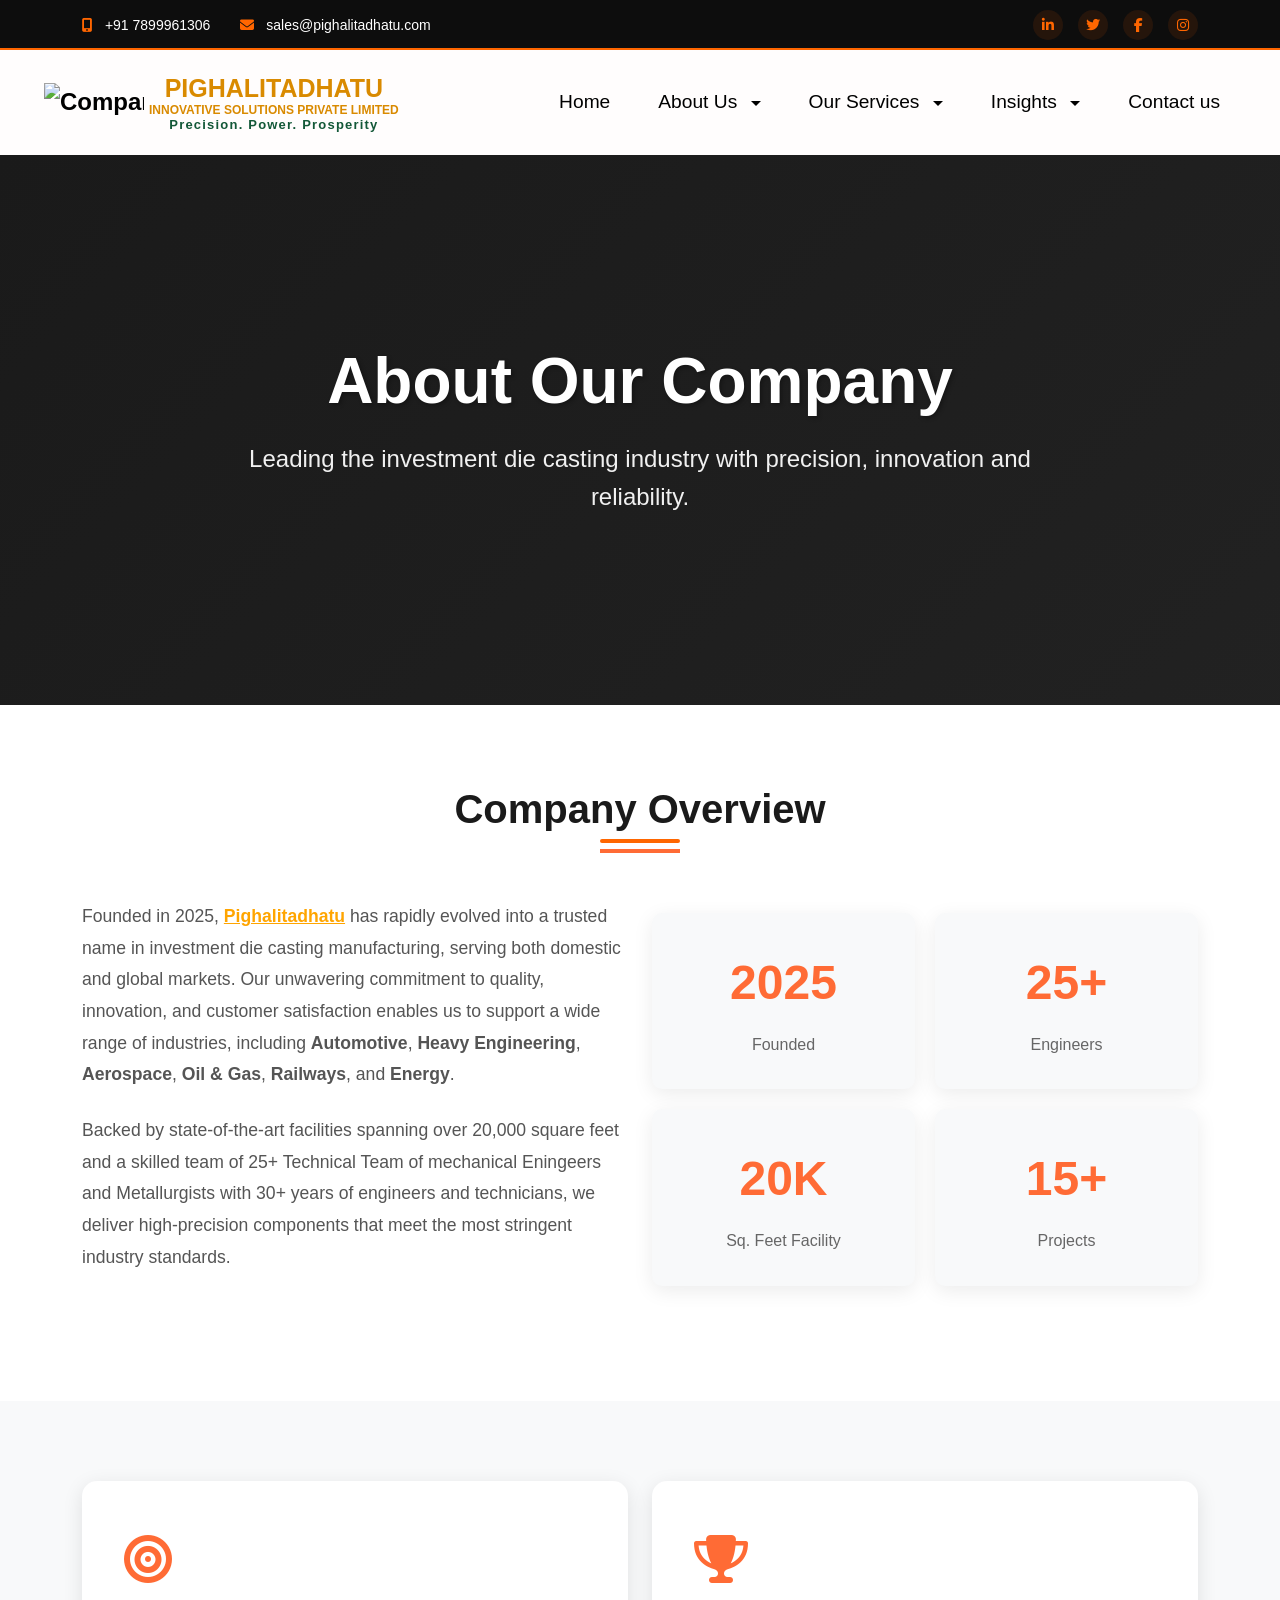
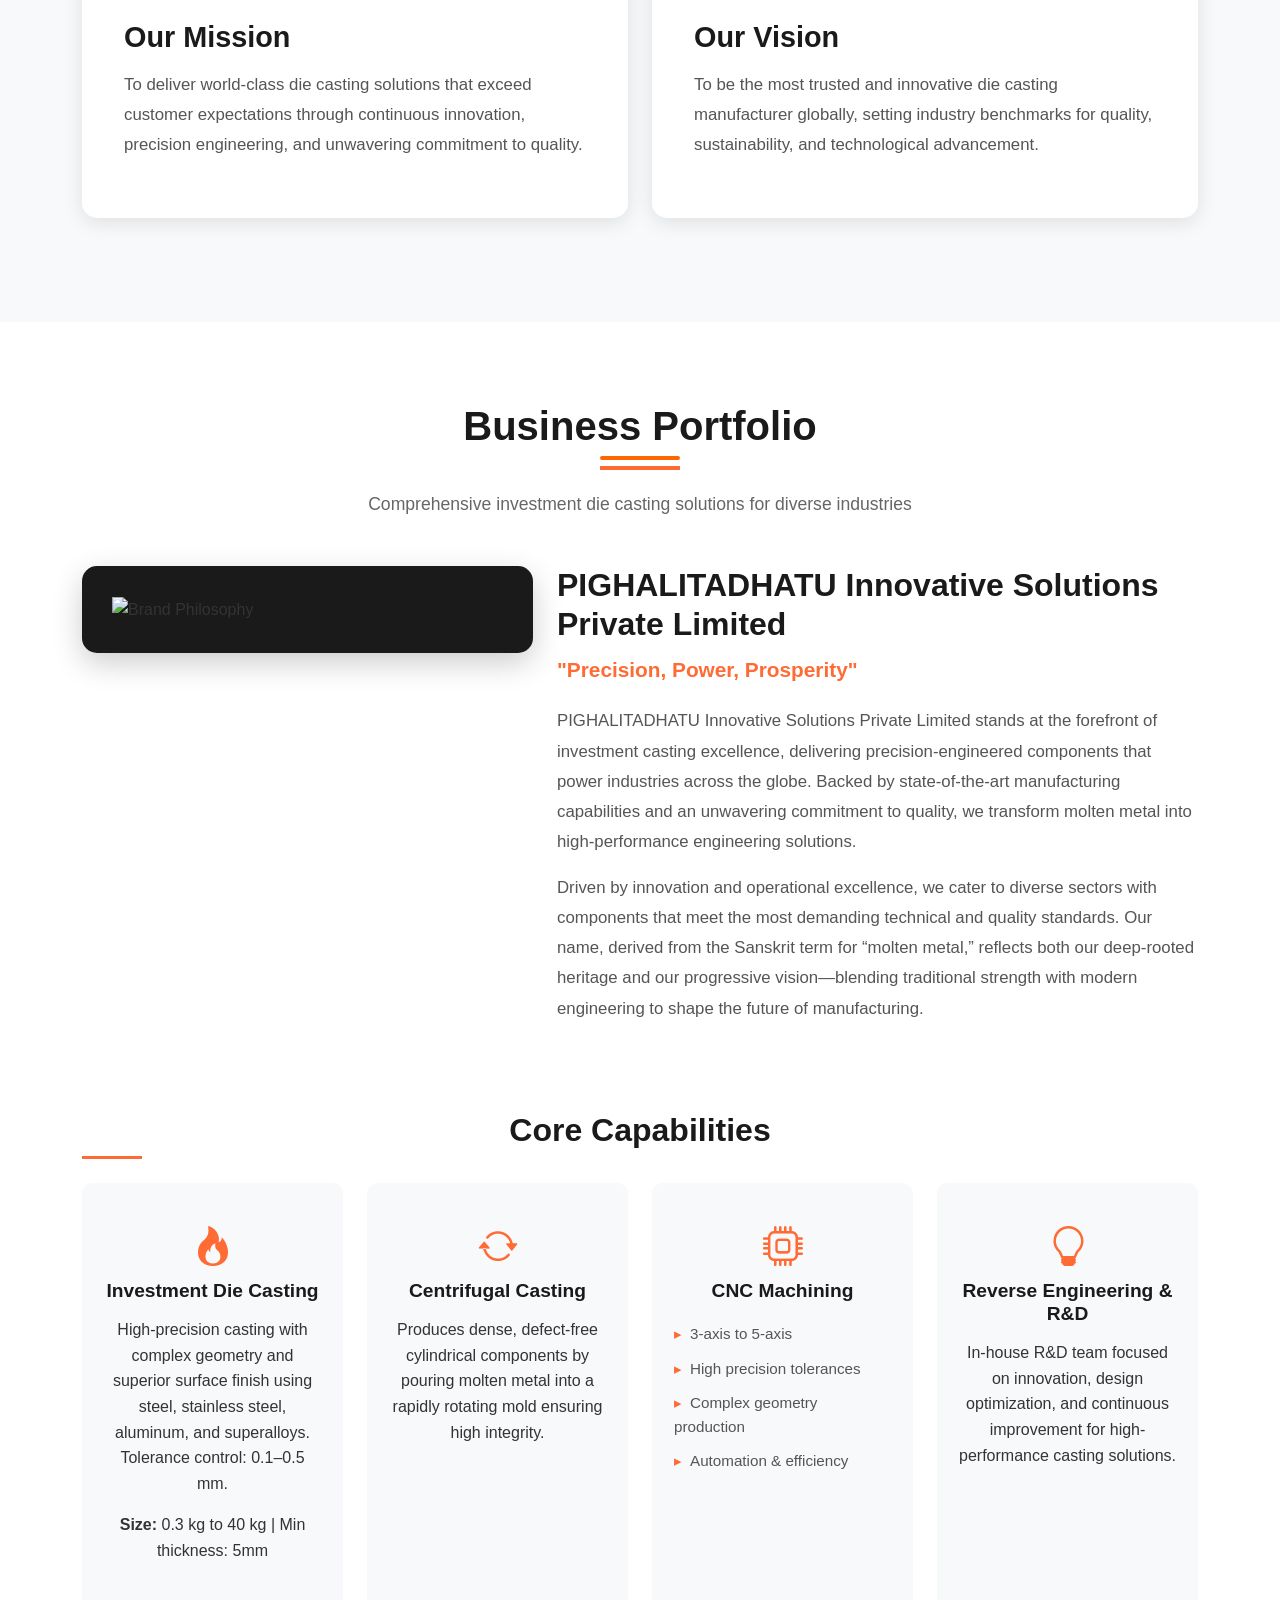
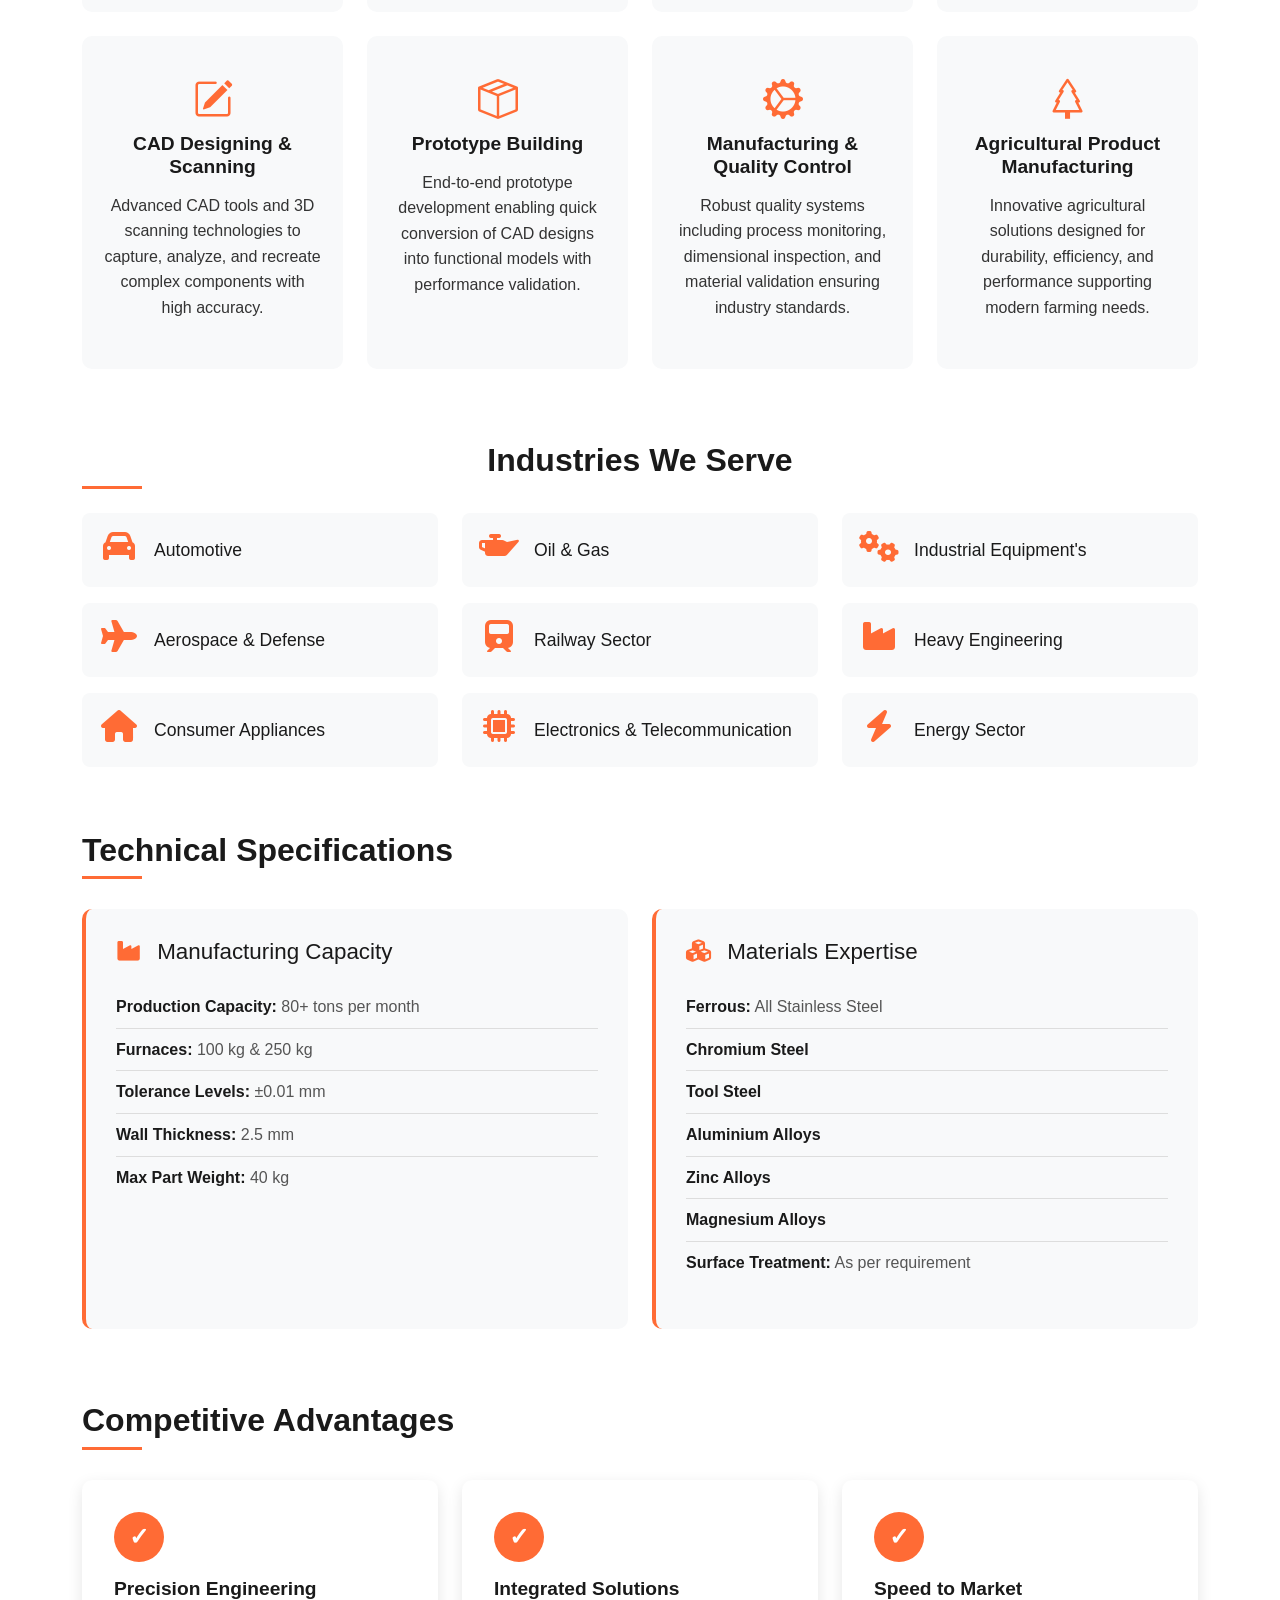
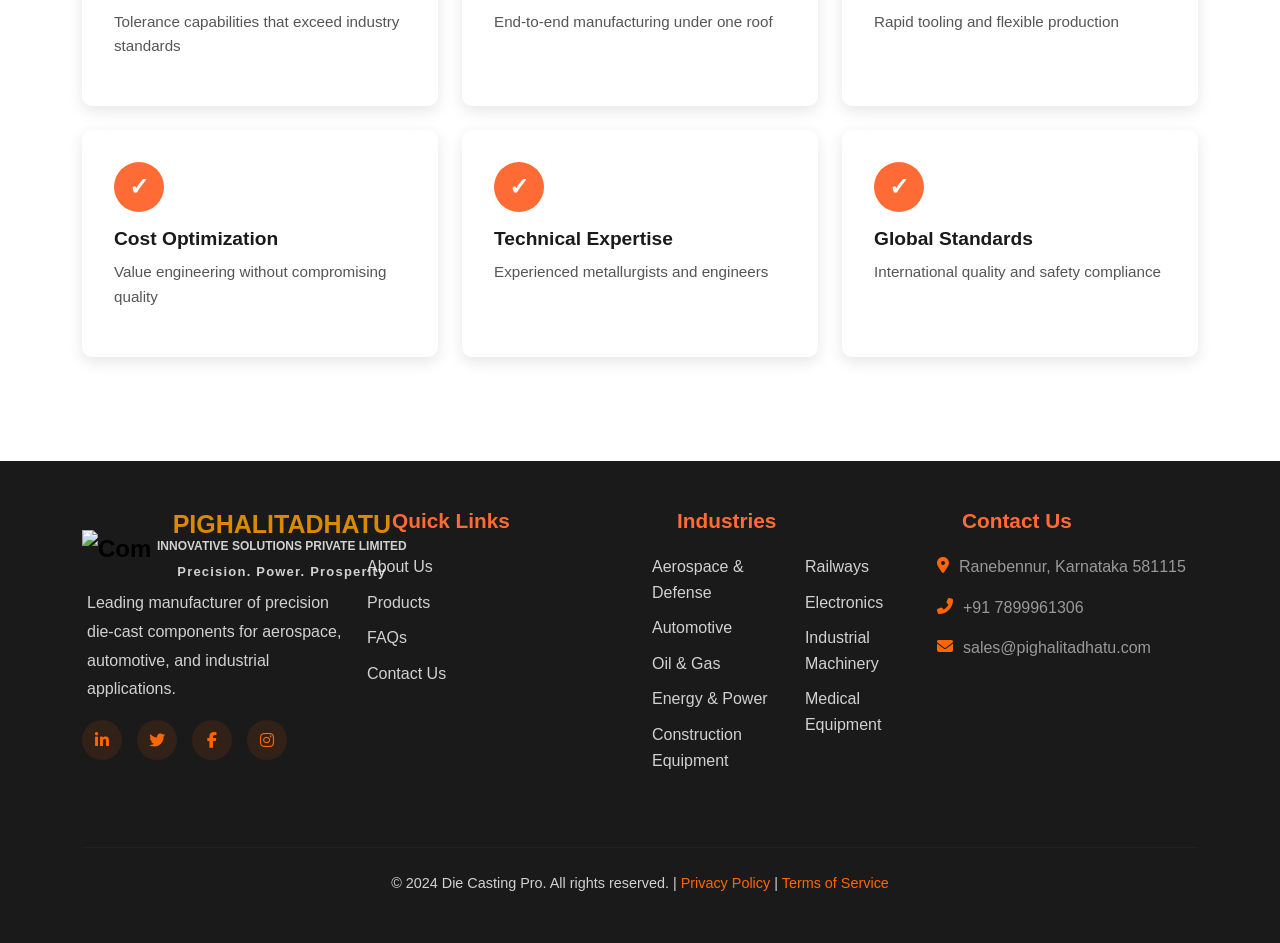
==== about.html @ 6733e544 "Add files via upload" ====
<!DOCTYPE html>
<html lang="en">
<head>
    <!-- Primary Meta Tags -->
<meta charset="UTF-8">
<meta name="viewport" content="width=device-width, initial-scale=1.0">
<meta name="title" content="About Pighalitadhatu - Expert Die Casting Manufacturer in Karnataka, India">
<meta name="description" content="Learn about Pighalitadhatu, a leading die casting foundry in Karnataka. Established in 2025, we specialize in aluminium, zinc, and magnesium die casting with precision and quality.">
<meta name="keywords" content="die casting manufacturer, die casting foundry, die casting company Karnataka, about die casting, precision die casting, aluminium die casting company Bengaluru, die casting supplier India, OEM die casting supplier">
<meta name="author" content="Pighalitadhatu">
<!-- <meta name="robots" content="index, follow"> -->

   <!-- Open Graph Meta Tags -->
<meta property="og:title" content="About Pighalitadhatu - Expert Die Casting Manufacturer in Karnataka">
<meta property="og:description" content="Discover Pighalitadhatu's journey as a modern die casting foundry offering quality aluminium, zinc, and magnesium die casting services in Karnataka, India.">
<meta property="og:type" content="website">
<!-- <meta property="og:url" content="https://www.pighalitadhatu.com/about">
<meta property="og:image" content="https://www.pighalitadhatu.com/images/about-us.jpg"> -->
    <title>PIGHALITADHATU_About Our Company</title>
    <link rel="icon" type="image/png" href="https://ik.imagekit.io/iq6dnzo5f/Piglithadathu_.png">
    
    <!-- Bootstrap CSS -->
    <link href="https://cdn.jsdelivr.net/npm/bootstrap@5.3.0/dist/css/bootstrap.min.css" rel="stylesheet">
    <link href="https://cdn.jsdelivr.net/npm/bootstrap-icons/font/bootstrap-icons.css" rel="stylesheet">
    <!-- Font Awesome -->
    <link rel="stylesheet" href="https://cdnjs.cloudflare.com/ajax/libs/font-awesome/6.4.0/css/all.min.css">
    <!-- Custom CSS -->
    <link rel="stylesheet" href="style.css">
    <link rel="stylesheet" href="about.css">
</head>
<body>
    <!-- Top Bar -->
    <div class="top-bar">
        <div class="container">
            <div class="row">
                <div class="col-md-12">
                    <div class="top-bar-content">
                        <div class="contact-info">
                            <a href="tel:+15551234567" class="top-link">
                              <i class="fas fa-mobile-alt"></i> +91 7899961306
                            </a>
                            <a href="mailto:info@diecastingpro.com" class="top-link">
                                <i class="fas fa-envelope"></i> sales@pighalitadhatu.com
                            </a>
                        </div>
                        <div class="social-links">
                            <a href="#" class="social-icon"><i class="fab fa-linkedin-in"></i></a>
                            <a href="#" class="social-icon"><i class="fab fa-twitter"></i></a>
                            <a href="#" class="social-icon"><i class="fab fa-facebook-f"></i></a>
                             <a href="#" class="social-icon"><i class="fab fa-instagram"></i></a>
                        </div>
                    </div>
                </div>
            </div>
        </div>
    </div>

    <!-- Navbar -->
 <nav class="navbar navbar-expand-lg navbar-dark" id="navbar">
        <div class="container-fluid">
            <a class="navbar-brand" href="index.html">
              <img src="https://ik.imagekit.io/iq6dnzo5f/Piglithadathu_.png" alt="Company Logo" class="company-logo">
              <div class="brand-text-container">
               <span class="brand-text">PIGHALITADHATU</span>
                 <p class="QUT">INNOVATIVE SOLUTIONS PRIVATE LIMITED</p>
                   <p class="gre">Precision. Power. Prosperity</p>
                   </div>
            </a>

            <button class="navbar-toggler" type="button" data-bs-toggle="collapse" data-bs-target="#navbarNav" style="border-color: black;">
                <span class="navbar-toggler-icon"></span>
            </button>
            <div class="collapse navbar-collapse" id="navbarNav">
                <ul class="navbar-nav ms-auto">
                    <li class="nav-item">
                        <a class="nav-link" href="home.html">Home</a>
                    </li>
                    <li class="nav-item dropdown">
                        <a class="nav-link dropdown-toggle" href="#" id="insightsDropdown" role="button" data-bs-toggle="dropdown">
                            About Us
                        </a>
                        <ul class="dropdown-menu">
                             <li><a class="dropdown-item" href="about.html">Our Company</a></li>
                            <li><a class="dropdown-item" href="leaders.html">Leadership</a></li>
                        </ul>
                    </li>
                    <li class="nav-item dropdown">
                        <a class="nav-link dropdown-toggle" href="#" id="productsDropdown" role="button" data-bs-toggle="dropdown">
                           Our Services
                        </a>
                        <ul class="dropdown-menu">
                        <li>
                            <a class="dropdown-item" href="automotive.html">
                                Automotive
                                <span class="item-desc">Advanced components for modern vehicle systems</span>
                            </a>
                        </li>
                        <li>
                            <a class="dropdown-item" href="Oil and Gas.html">
                                Oil & Gas
                                <span class="item-desc">Reliable solutions for drilling and pipeline operations</span>
                            </a>
                        </li>
                        <li>
                            <a class="dropdown-item" href="Industrial Equipment.html">
                                Industrial Equipment's
                                <span class="item-desc">High-performance machinery for industrial applications</span>
                            </a>
                        </li>
                        <li>
                            <a class="dropdown-item" href="Aerospace.html">
                                Aerospace
                                <span class="item-desc">Precision parts for aviation industries</span>
                            </a>
                        </li>
                        <li>
                            <a class="dropdown-item" href="Railway.html">
                                Railway Sector
                                <span class="item-desc">Durable components for rail transport systems</span>
                            </a>
                        </li>
                        <li>
                            <a class="dropdown-item" href="Heavy Engineering.html">
                                Heavy Engineering
                                <span class="item-desc">Robust solutions for large-scale engineering projects</span>
                            </a>
                        </li>
                        <li>
                            <a class="dropdown-item" href="Consumer Appliances.html">
                                Consumer Appliances
                                <span class="item-desc">Efficient parts for everyday home appliances</span>
                            </a>
                        </li>
                        <li>
                            <a class="dropdown-item" href="Electronics and Telecom.html">
                                Electronics & Telecommunication
                                <span class="item-desc">Innovative components for communication systems</span>
                            </a>
                        </li>
                        <li>
                            <a class="dropdown-item" href="Energy.html">
                                Energy
                                <span class="item-desc">Sustainable solutions for power generation and distribution</span>
                            </a>
                        </li>
                    </ul>
                    </li>
                    <li class="nav-item dropdown">
                        <a class="nav-link dropdown-toggle" href="#" id="insightsDropdown" role="button" data-bs-toggle="dropdown">
                            Insights
                        </a>
                        <ul class="dropdown-menu">
                            <li><a class="dropdown-item" href="FAQs.html">FAQs</a></li>
                            <li><a class="dropdown-item" href="Blogs.html">Blogs</a></li>
                        </ul>
                    </li>
                    <li class="nav-item">
                        <a class="nav-link" href="Contact.html">Contact us</a>
                    </li>
                    </li>
                </ul>
            </div>
        </div>
    </nav>

    <!-- Hero Section -->
     <section class="hero-section">
        <div class="hero-overlay"></div>
        <div class="hero-content">
            <h1 class="hero-title">About Our Company</h1>
            <p class="hero-subtitle">Leading the investment die casting industry with precision, innovation and reliability. </p>
        </div>
    </section>
     <!-- Company Overview -->
    <section class="overview-section section-padding">
        <div class="container">
            <div class="text-center mb-5">
                <h2 class="section-title">Company Overview</h2>
                <div class="title-underline"></div>
            </div>
            <div class="row align-items-center">
                <div class="col-lg-6 mb-4">
                    <p class="overview-text">Founded in 2025,<strong>
  <a href="home.html" style="color: orange;">Pighalitadhatu</a>
</strong>has rapidly evolved into a trusted name in investment die casting manufacturing, serving both domestic and global markets. Our unwavering commitment to quality, innovation, and customer satisfaction enables us to support a wide range of industries, including <strong>Automotive</strong>, <strong>Heavy Engineering</strong>, <strong>Aerospace</strong>, <strong>Oil & Gas</strong>, <strong>Railways</strong>, and <strong>Energy</strong>.</p>
                    <p class="overview-text">Backed by state-of-the-art facilities spanning over 20,000 square feet and a skilled team of 25+ Technical Team of mechanical Eningeers and Metallurgists with 30+ years of
engineers and technicians, we deliver high-precision components that meet the most stringent industry standards.</p>
                </div>
                <div class="col-lg-6 mb-4">
                    <div class="stats-grid">
                        <div class="stat-card">
                            <div class="stat-number">2025</div>
                            <div class="stat-label">Founded</div>
                        </div>
                        <div class="stat-card">
                            <div class="stat-number">25 +</div>
                            <div class="stat-label">Engineers</div>
                        </div>
                        <div class="stat-card">
                            <div class="stat-number">20K</div>
                            <div class="stat-label">Sq. Feet Facility</div>
                        </div>
                        <div class="stat-card">
                            <div class="stat-number">15 +</div>
                            <div class="stat-label">Projects</div>
                        </div>
                    </div>
                </div>
            </div>
        </div>
    </section>

    <!-- Mission & Vision -->
    <section class="mv-section section-padding">
        <div class="container">
            <div class="row">
                <div class="col-lg-6 mb-4">
                    <div class="mv-card">
                        <div class="mv-icon">
                            <i class="fas fa-bullseye"></i>
                        </div>
                        <h3 class="mv-title">Our Mission</h3>
                        <p class="mv-text">To deliver world-class die casting solutions that exceed customer expectations through continuous innovation, precision engineering, and unwavering commitment to quality.</p>
                    </div>
                </div>
                <div class="col-lg-6 mb-4">
                    <div class="mv-card">
                        <div class="mv-icon">
                            <i class="fas fa-trophy"></i>
                        </div>
                        <h3 class="mv-title">Our Vision</h3>
                        <p class="mv-text">To be the most trusted and innovative die casting manufacturer globally, setting industry benchmarks for quality, sustainability, and technological advancement.</p>
                    </div>
                </div>
            </div>
        </div>
    </section>

    <!-- Business Portfolio -->
    <section class="portfolio-section section-padding">
        <div class="container">
            <div class="text-center mb-5">
                <h2 class="section-title">Business Portfolio</h2>
                <div class="title-underline"></div>
                <p class="section-subtitle">Comprehensive investment die casting solutions for diverse industries
</p>
            </div>

            <!-- Portfolio Content with Logo -->
            <div class="row mb-5">
                <div class="col-lg-5 mb-4">
                    <div class="portfolio-logo-container">
                        <img src="https://zoophagous-gold-hz6i7xfwas.edgeone.app/Piglithadathu%20Final%20Logo_RAJ-7.jpg" alt="Brand Philosophy" class="img-fluid">
                    </div>
                </div>
                <div class="col-lg-7 mb-4">
                    <h3 class="portfolio-heading">PIGHALITADHATU Innovative Solutions Private Limited</h3>
                    <p class="tagline">"Precision, Power, Prosperity"</p>
                    <p class="portfolio-text">PIGHALITADHATU Innovative Solutions Private Limited stands at the forefront of investment casting excellence, delivering precision-engineered components that power industries across the globe. Backed by state-of-the-art manufacturing capabilities and an unwavering commitment to quality, we transform molten metal into high-performance engineering solutions.</p>
                    <p class="portfolio-text">Driven by innovation and operational excellence, we cater to diverse sectors with components that meet the most demanding technical and quality standards.
Our name, derived from the Sanskrit term for “molten metal,” reflects both our deep-rooted heritage and our progressive vision—blending traditional strength with modern engineering to shape the future of manufacturing.</p>
                </div>
            </div>

            <!-- Core Capabilities -->
<div class="capabilities-section mb-5">
    <h3 class="sub-section-title text-center mb-4">Core Capabilities</h3>
    
    <div class="row">

        <!-- Investment Die Casting -->
        <div class="col-md-6 col-lg-3 mb-4">
            <div class="capability-card h-100">
                <i class="bi bi-fire capability-icon"></i>
                <h4>Investment Die Casting</h4>
                <p>
                    High-precision casting with complex geometry and superior surface finish 
                    using steel, stainless steel, aluminum, and superalloys. 
                    Tolerance control: 0.1–0.5 mm.
                </p>
                <p><strong>Size:</strong> 0.3 kg to 40 kg | Min thickness: 5mm</p>
            </div>
        </div>

        <!-- Centrifugal Casting -->
        <div class="col-md-6 col-lg-3 mb-4">
            <div class="capability-card h-100">
                <i class="bi bi-arrow-repeat capability-icon"></i>
                <h4>Centrifugal Casting</h4>
                <p>
                    Produces dense, defect-free cylindrical components by pouring molten metal 
                    into a rapidly rotating mold ensuring high integrity.
                </p>
            </div>
        </div>

        <!-- CNC Machining -->
        <div class="col-md-6 col-lg-3 mb-4">
            <div class="capability-card h-100">
                <i class="bi bi-cpu capability-icon"></i>
                <h4>CNC Machining</h4>
                <ul class="capability-list">
                    <li>3-axis to 5-axis</li>
                    <li>High precision tolerances</li>
                    <li>Complex geometry production</li>
                    <li>Automation & efficiency</li>
                </ul>
            </div>
        </div>

        <!-- Reverse Engineering -->
        <div class="col-md-6 col-lg-3 mb-4">
            <div class="capability-card h-100">
                <i class="bi bi-lightbulb capability-icon"></i>
                <h4>Reverse Engineering & R&D</h4>
                <p>
                    In-house R&D team focused on innovation, design optimization, and continuous 
                    improvement for high-performance casting solutions.
                </p>
            </div>
        </div>

        <!-- CAD Designing -->
        <div class="col-md-6 col-lg-3 mb-4">
            <div class="capability-card h-100">
                <i class="bi bi-pencil-square capability-icon"></i>
                <h4>CAD Designing & Scanning</h4>
                <p>
                    Advanced CAD tools and 3D scanning technologies to capture, analyze, 
                    and recreate complex components with high accuracy.
                </p>
            </div>
        </div>

        <!-- Prototype Building -->
        <div class="col-md-6 col-lg-3 mb-4">
            <div class="capability-card h-100">
                <i class="bi bi-box-seam capability-icon"></i>
                <h4>Prototype Building</h4>
                <p>
                    End-to-end prototype development enabling quick conversion of CAD 
                    designs into functional models with performance validation.
                </p>
            </div>
        </div>

        <!-- Manufacturing -->
        <div class="col-md-6 col-lg-3 mb-4">
            <div class="capability-card h-100">
                <i class="bi bi-gear-wide-connected capability-icon"></i>
                <h4>Manufacturing & Quality Control</h4>
                <p>
                    Robust quality systems including process monitoring, dimensional 
                    inspection, and material validation ensuring industry standards.
                </p>
            </div>
        </div>

        <!-- Agricultural Products -->
        <div class="col-md-6 col-lg-3 mb-4">
            <div class="capability-card h-100">
                <i class="bi bi-tree capability-icon"></i>
                <h4>Agricultural Product Manufacturing</h4>
                <p>
                    Innovative agricultural solutions designed for durability, efficiency, 
                    and performance supporting modern farming needs.
                </p>
            </div>
        </div>

    </div>
</div>

      <!-- Industries Served -->
<div class="industries-section mb-5">
    <h3 class="sub-section-title text-center mb-4">Industries We Serve</h3>
    
    <div class="row">

        <div class="col-md-4 mb-3">
            <div class="industry-item text-center">
                <i class="fas fa-car fa-2x mb-2"></i>
                <span>Automotive</span>
            </div>
        </div>

        <div class="col-md-4 mb-3">
            <div class="industry-item text-center">
                <i class="fas fa-oil-can fa-2x mb-2"></i>
                <span>Oil & Gas</span>
            </div>
        </div>

        <div class="col-md-4 mb-3">
            <div class="industry-item text-center">
                <i class="fas fa-cogs fa-2x mb-2"></i>
                <span>Industrial Equipment's</span>
            </div>
        </div>

        <div class="col-md-4 mb-3">
            <div class="industry-item text-center">
                <i class="fas fa-plane fa-2x mb-2"></i>
                <span>Aerospace & Defense</span>
            </div>
        </div>

        <div class="col-md-4 mb-3">
            <div class="industry-item text-center">
                <i class="fas fa-train fa-2x mb-2"></i>
                <span>Railway Sector</span>
            </div>
        </div>

        <div class="col-md-4 mb-3">
            <div class="industry-item text-center">
                <i class="fas fa-industry fa-2x mb-2"></i>
                <span>Heavy Engineering</span>
            </div>
        </div>

        <div class="col-md-4 mb-3">
            <div class="industry-item text-center">
                <i class="fas fa-home fa-2x mb-2"></i>
                <span>Consumer Appliances</span>
            </div>
        </div>

        <div class="col-md-4 mb-3">
            <div class="industry-item text-center">
                <i class="fas fa-microchip fa-2x mb-2"></i>
                <span>Electronics & Telecommunication</span>
            </div>
        </div>

        <div class="col-md-4 mb-3">
            <div class="industry-item text-center">
                <i class="fas fa-bolt fa-2x mb-2"></i>
                <span>Energy Sector</span>
            </div>
        </div>

    </div>
</div>
           <!-- Technical Specifications -->
<div class="technical-section">
    <h3 class="sub-section-title">Technical Specifications</h3>
    
    <div class="row">

        <!-- Manufacturing Capacity -->
        <div class="col-lg-6 mb-4">
            <div class="tech-card h-100">
                <h4><i class="fas fa-industry"></i> Manufacturing Capacity</h4>
                <ul>
                    <li><strong>Production Capacity:</strong> 80+ tons per month</li>
                    <li><strong>Furnaces:</strong> 100 kg & 250 kg</li>
                    <li><strong>Tolerance Levels:</strong> ±0.01 mm</li>
                    <li><strong>Wall Thickness:</strong> 2.5 mm</li>
                    <li><strong>Max Part Weight:</strong> 40 kg</li>
                </ul>
            </div>
        </div>

        <!-- Materials Expertise -->
        <div class="col-lg-6 mb-4">
            <div class="tech-card h-100">
                <h4><i class="fas fa-cubes"></i> Materials Expertise</h4>
                <ul>
                    <li><strong>Ferrous:</strong> All Stainless Steel</li>
                    <li><strong>Chromium Steel</strong></li>
                    <li><strong>Tool Steel</strong></li>
                    <li><strong>Aluminium Alloys</strong></li>
                    <li><strong>Zinc Alloys</strong></li>
                    <li><strong>Magnesium Alloys</strong></li>
                    <li><strong>Surface Treatment:</strong> As per requirement</li>
                </ul>
            </div>
        </div>

    </div>
</div>
            <!-- Competitive Advantages -->
            <div class="advantages-section mt-5">
                <h3 class="sub-section-title">Competitive Advantages</h3>
                <div class="row">
                    <div class="col-md-6 col-lg-4 mb-4">
                        <div class="advantage-card">
                            <div class="advantage-icon">✓</div>
                            <h5>Precision Engineering</h5>
                            <p>Tolerance capabilities that exceed industry standards</p>
                        </div>
                    </div>
                    <div class="col-md-6 col-lg-4 mb-4">
                        <div class="advantage-card">
                            <div class="advantage-icon">✓</div>
                            <h5>Integrated Solutions</h5>
                            <p>End-to-end manufacturing under one roof</p>
                        </div>
                    </div>
                    <div class="col-md-6 col-lg-4 mb-4">
                        <div class="advantage-card">
                            <div class="advantage-icon">✓</div>
                            <h5>Speed to Market</h5>
                            <p>Rapid tooling and flexible production</p>
                        </div>
                    </div>
                    <div class="col-md-6 col-lg-4 mb-4">
                        <div class="advantage-card">
                            <div class="advantage-icon">✓</div>
                            <h5>Cost Optimization</h5>
                            <p>Value engineering without compromising quality</p>
                        </div>
                    </div>
                    <div class="col-md-6 col-lg-4 mb-4">
                        <div class="advantage-card">
                            <div class="advantage-icon">✓</div>
                            <h5>Technical Expertise</h5>
                            <p>Experienced metallurgists and engineers</p>
                        </div>
                    </div>
                    <div class="col-md-6 col-lg-4 mb-4">
                        <div class="advantage-card">
                            <div class="advantage-icon">✓</div>
                            <h5>Global Standards</h5>
                            <p>International quality and safety compliance</p>
                        </div>
                    </div>
                </div>
            </div>
        </div>
    </section>

    
   <!-- Footer -->
    <footer class="footer py-5">
        <div class="container">
            <div class="row g-4">
                <div class="col-lg-3 col-md-6">
              <a class="navbar-brand" href="#">
              <img src="https://ik.imagekit.io/iq6dnzo5f/Piglithadathu_.png" alt="Company Logo" class="companyfl">
              <div class="brand-text-container">
               <span class="brand-text">PIGHALITADHATU</span>
                 <p class="QUT">INNOVATIVE SOLUTIONS PRIVATE LIMITED</p>
                   <p class="gre">Precision. Power. Prosperity</p>
                   </div>
            </a>
                    <p class="footer-text">Leading manufacturer of precision die-cast components for aerospace, automotive, and industrial applications.</p>
                    <div class="social-links-footer mt-3">
                        <a href="#" class="social-icon-footer"><i class="fab fa-linkedin-in"></i></a>
                        <a href="#" class="social-icon-footer"><i class="fab fa-twitter"></i></a>
                        <a href="#" class="social-icon-footer"><i class="fab fa-facebook-f"></i></a>
                         <a href="#" class="social-icon-footer"><i class="fab fa-instagram"></i></a>
                    </div>
                </div>
                
                <div class="col-lg-3 col-md-6">
                    <h5 class="footer-title">Quick Links</h5>
                    <ul class="footer-links">
                        <li><a href="about.html">About Us</a></li>
                        <li><a href="our">Products</a></li>
                        <li><a href="FAQs.html">FAQs</a></li>
                        <li><a href="Contact.html">Contact Us</a></li>
                    </ul>
                </div>
                
                <div class="col-lg-3 col-md-6">
                    <h5 class="footer-title">Industries</h5>

                    <div class="d-flex flex-column flex-md-row gap-4">

                        <!-- Column 1 -->
                        <ul class="footer-links list-unstyled">
                            <li><a href="aerospace.html">Aerospace & Defense</a></li>
                            <li><a href="automotive.html">Automotive</a></li>
                            <li><a href="oil-gas.html">Oil & Gas</a></li>
                            <li><a href="energy.html">Energy & Power</a></li>
                            <li><a href="construction.html">Construction Equipment</a></li>
                        </ul>

                        <!-- Column 2 -->
                        <ul class="footer-links list-unstyled">
                            <li><a href="railways.html">Railways</a></li>
                            <li><a href="electronics.html">Electronics</a></li>
                            <li><a href="industrial-machinery.html">Industrial Machinery</a></li>
                            <li><a href="medical-equipment.html">Medical Equipment</a></li>
                        </ul>

                    </div>
                </div>
                
                <div class="col-lg-3 col-md-6">
                    <h5 class="footer-title">Contact Us</h5>
                    <ul class="footer-contact">
                        <li><i class="fas fa-map-marker-alt"></i> Ranebennur, Karnataka 581115</li>
                        <li><i class="fas fa-phone-alt"></i> +91 7899961306</li>
                        <li><i class="fas fa-envelope"></i> sales@pighalitadhatu.com</li>
                    </ul>
                </div>
            </div>
            
            <hr class="footer-divider mt-5 mb-4">
            
            <div class="row">
                <div class="col-md-12 text-center">
                    <p class="footer-copyright mb-0">&copy; 2024 Die Casting Pro. All rights reserved. | <a href="#">Privacy Policy</a> | <a href="#">Terms of Service</a></p>
                </div>
            </div>
        </div>
    </footer>

    <!-- Scroll to Top Button -->
    <button id="scrollTopBtn" class="scroll-top-btn">
        <i class="fas fa-arrow-up"></i>
    </button>

    <!-- Bootstrap JS -->
    <script src="https://cdn.jsdelivr.net/npm/bootstrap@5.3.0/dist/js/bootstrap.bundle.min.js"></script>
    <!-- Custom JS -->
    <script src="script.js"></script>
    <script src="about.js"></script>
</body>

</html>
---- style.css ----
/* Import Google Fonts */
@import url('https://fonts.googleapis.com/css2?family=Poppins:wght@300;400;500;600;700;800&display=swap');

/* CSS Variables */
:root {
    --primary-color: #ff6600;
    --secondary-color: #1a1a1a;
    --text-color: #333;
    --light-gray: #f5f5f5;
    --white: #ffffff;
    --dark: #0d0d0d;
    --orange-light: #ff7722;
    --transition: all 0.3s ease;
}

/* Global Styles */
* {
    margin: 0;
    padding: 0;
    box-sizing: border-box;
}

body {
    font-family: 'Poppins', sans-serif;
    color: var(--text-color);
    line-height: 1.6;
    overflow-x: hidden;
}

html {
    scroll-behavior: smooth;
}

/* Top Bar */
.top-bar {
    background-color: var(--dark);
    padding: 10px 0;
    font-size: 14px;
    border-bottom: 2px solid var(--primary-color);
    height: 50px;
}

.top-bar-content {
    display: flex;
    justify-content: space-between;
    align-items: center;
}

.contact-info {
    display: flex;
    gap: 30px;
}

.top-link {
    color: var(--white);
    text-decoration: none;
    transition: var(--transition);
}

.top-link:hover {
    color: var(--primary-color);
}

.top-link i {
    margin-right: 8px;
    color: var(--primary-color);
}

.social-links {
    display: flex;
    gap: 15px;
}

.social-icon {
    width: 30px;
    height: 30px;
    display: flex;
    align-items: center;
    justify-content: center;
    background-color: rgba(255, 102, 0, 0.1);
    color: var(--primary-color);
    border-radius: 50%;
    text-decoration: none;
    transition: var(--transition);
}

.social-icon:hover {
    background-color: var(--primary-color);
    color: var(--white);
    transform: translateY(-3px);
}

/* Navbar */
/* /* Reset and Base Styles */
* {
    margin: 0;
    padding: 0;
    box-sizing: border-box;
}

body {
    font-family: 'Segoe UI', Tahoma, Geneva, Verdana, sans-serif;
    background-color: #1a1a1a;
}

/* Navbar Styles */
.navbar {
    background-color: #fffdfd;
    padding: 1rem 2rem;
    /* position: fixed; */
/* top: 2px;
left: 0; */
width: 100%;
z-index: 1000;
height: 105px;
}

/* Brand Styles */
.navbar-brand {
    display: flex;
    align-items: center;
    gap: 0.75rem;
    font-size: 1.5rem;
    font-weight: 600;
    color: #000000;
    text-decoration: none;
}

.brand-icon {
    background-color: #ff5722;
    color: #ffffff;
    padding: 0.5rem 0.75rem;
    border-radius: 4px;
    font-weight: 700;
    font-size: 1.25rem;
}

.brand-text {
    color: #D98A00;
}

/* Navigation Links */
.navbar-nav {
    align-items: center;
    gap: 1rem;
}
.QUT{
    color: #f5f5f5;
    font-size: 10px;
}
.nav-link {
    color: #000000 !important;
    font-size: 1.2rem;
    font-weight: 500;
    padding: 0.5rem 1rem !important;
    transition: color 0.3s ease;
}

.nav-link:hover {
    color: #ff5722 !important;
}

.nav-link.dropdown-toggle::after {
    margin-left: 0.5rem;
    vertical-align: middle;
}
.navbar-toggler {
    border: 1px solid black; /* black border */
}

.navbar-toggler-icon {
    background-image: url("data:image/svg+xml;charset=utf8,%3Csvg viewBox='0 0 30 30' xmlns='http://www.w3.org/2000/svg'%3E%3Cpath stroke='%23000' stroke-width='2' stroke-linecap='round' stroke-miterlimit='10' d='M4 7h22M4 15h22M4 23h22'/%3E%3C/svg%3E");
}


/* Dropdown Menu */
.dropdown-menu {
    background-color: #ffffff;
    border: 0;
    border-radius: 10px;
    box-shadow: 0 4px 12px rgba(64, 64, 64, 0.15);
    padding: 0.5rem 0;
    margin-top: 0.5rem;
    min-width: 280px;
}

.dropdown-item {
    color: #1a1a1a;
    padding: 0.75rem 1.5rem;
    font-size: 1rem;
    font-weight: 500;
    display: flex;
    flex-direction: column;
    transition: background-color 0.2s ease;
}

.dropdown-item:hover {
    background-color: #fbebd8;
    color: #1a1a1a;
}

.item-desc {
    font-size: 0.875rem;
    font-weight: 400;
    color: #666666;
    margin-top: 0.25rem;
}

/* Get Quote Button */
.btn-quote {
    background-color: #ff5722;
    color: #ffffff;
    padding: 0.625rem 1.5rem;
    border-radius: 4px;
    font-weight: 500;
    text-decoration: none;
    border: none;
    transition: background-color 0.3s ease;
    margin-left: 1rem;
}

.btn-quote:hover {
    background-color: #e64a19;
    color: #ffffff;
}
/* ========================================================== */
/* logoo */
/* Navbar Brand Styling */
.navbar-brand {
    display: flex;
    align-items: center; /* Align logo and text vertically */
    gap: 5px; /* Space between logo and text */
    text-decoration: none;
}

.company-logo {
    width: 100px; /* Default logo size */
    height: auto;
}
.companyfl{
    width: 70px; /* Default logo size */
    height: auto; 
}
.brand-text-container {
  display: flex;
  justify-content: center;
  align-items: center;
    flex-direction: column;
    line-height: 1.2;
}

.brand-text {
    font-weight: 900;
    font-size: 25px;
    color: #D98A00; /* Adjust to match your navbar background */
}

.QUT {
    font-size: 12px;
    font-weight: 600;
    color: #D98A00;
    margin: 0;
    text-align: center;
}
.gre {
     font-size: 8px;
    font-weight: 600;
    color: #135838;
    margin: 0;
   font-size: small;
   letter-spacing: 1.2px;
    text-align: center;
}

/* Responsive Design */

@media (max-width: 760px) {
    .navbar-brand {
        flex-direction: row; /* keep side by side */
        align-items: center;
        gap: 6px; /* small space between logo and text */
    }

    .company-logo {
        width: 55px; /* smaller logo */
        height: auto;
    }

     .brand-text {
        font-size: 12px;
        text-align: center;
    }

    .QUT {
        font-size: 8px;
        text-align: center;
    }

    .gre {
        font-size: 8px;
         text-align: center;
    }
}


@media (max-width: 425px) {
    .navbar-brand {
        flex-direction: row; /* keep side by side */
        align-items: center;
        gap: 6px; /* small space between logo and text */
    }

    .company-logo {
        width: 55px; /* smaller logo */
        height: auto;
    }

     .brand-text {
        font-size: 12px;
        text-align: center;
    }

    .QUT {
        font-size: 8px;
        text-align: center;
    }

    .gre {
        font-size: 8px;
         text-align: center;
    }
    .dropdown-menu {
    background-color: #ffffff;
    border: 0;
    border-radius: 10px;
    box-shadow: 0 4px 12px rgba(64, 64, 64, 0.15);
    padding: 0.5rem 0;
    margin-top: 0.5rem;
    min-width: 280px;
}
}

@media (max-width: 320px) {
    .navbar-brand {
        flex-direction: row; /* still side by side */
        align-items: center;
        gap: 5px;
    }

    .company-logo {
        width: 40px;
        height: auto;
    }

    .brand-text {
        font-size: 12px;
        text-align: center;
    }

    .QUT {
        font-size: 8px;
        text-align: center;
    }

    .gre {
        font-size: 8px;
         text-align: center;
    }
}


/* looooooogoooo */

/* Responsive Styles */
@media (max-width: 425px) {
    .navbar-nav {
        margin-top: 1rem;
    }
    
    .btn-quote {
        margin-left: 0;
        margin-top: 0.5rem;
        display: inline-block;
    }
    
    .dropdown-menu {
        background-color: #2a2a2a;
    }
    
    .dropdown-item {
        color: #ffffff;
    }
    
    .dropdown-item:hover {
        background-color: #333333;
        color: #ff5722;
    }
    
    .item-desc {
        color: #999999;
    }
}
/* Hero Carousel */
.hero-section {
    position: relative;
}

.carousel-item {
    height: 100vh;
    min-height: 600px;
}

.carousel-img-wrapper {
    position: relative;
    height: 100%;
}

.carousel-img-wrapper img {
    object-fit: cover;
    height: 100%;
}

.carousel-overlay {
    position: absolute;
    top: 0;
    left: 0;
    width: 100%;
    height: 100%;
    /* background: linear-gradient(135deg, rgba(255, 255, 255, 0.721) 0%, rgba(182, 176, 176, 0.162) 100%); */ 
}

.carousel-caption-custom {
    position: absolute;
    top: 50%;
    left: 0;
    right: 0;
    transform: translateY(-50%);
    z-index: 10;
}

.carousel-caption-custom h1 {
    font-weight: 800;
    margin-bottom: 20px;
    text-shadow: 2px 2px 10px rgba(0, 0, 0, 0.5);
}
/* Logo Styling */
.carousel-logo {
    position: absolute;
    top: 20px;
    left: 30px;
    z-index: 10;
}

.carousel-logo img {
    width: 100px;
    height: 100px;
    border-radius: 10px;
    /* border: 3px solid white;
    box-shadow: 0 0 10px rgba(255, 255, 255, 0.6); */
}

.text-orange {
    color: var(--primary-color);
}

.carousel-caption-custom .lead {
    font-size: 1.3rem;
    font-weight: 300;
    text-shadow: 1px 1px 5px rgba(0, 0, 0, 0.5);
}

.btn-primary {
    background-color: var(--primary-color);
    border: 2px solid var(--primary-color);
    color: var(--white);
    font-weight: 600;
    padding: 12px 30px;
    border-radius: 8px;
    transition: var(--transition);
}

.btn-primary:hover {
    background-color: transparent;
    border-color: var(--primary-color);
    color: var(--primary-color);
    transform: translateY(-3px);
    box-shadow: 0 8px 20px rgba(255, 102, 0, 0.4);
}

.btn-outline-light {
    border: 2px solid var(--white);
    color: var(--white);
    font-weight: 600;
    padding: 12px 30px;
    border-radius: 8px;
    transition: var(--transition);
}

.btn-outline-light:hover {
    background-color: var(--white);
    color: var(--secondary-color);
    transform: translateY(-3px);
    box-shadow: 0 8px 20px rgba(255, 255, 255, 0.3);
}

.carousel-control-prev,
.carousel-control-next {
    width: 60px;
    height: 60px;
    top: 50%;
    transform: translateY(-50%);
    background-color: rgba(255, 102, 0, 0.8);
    border-radius: 50%;
    opacity: 0.8;
    transition: var(--transition);
}

.carousel-control-prev {
    left: 30px;
}

.carousel-control-next {
    right: 30px;
}

.carousel-control-prev:hover,
.carousel-control-next:hover {
    opacity: 1;
    transform: translateY(-50%) scale(1.1);
}

.carousel-indicators button {
    width: 12px;
    height: 12px;
    border-radius: 50%;
    border: 2px solid var(--white);
    background-color: transparent;
    transition: var(--transition);
}

.carousel-indicators button.active {
    background-color: var(--primary-color);
    border-color: var(--primary-color);
    width: 40px;
    border-radius: 10px;
}

/* Animations */
@keyframes fadeInDown {
    from {
        opacity: 0;
        transform: translateY(-20px);
    }
    to {
        opacity: 1;
        transform: translateY(0);
    }
}

@keyframes fadeInUp {
    from {
        opacity: 0;
        transform: translateY(20px);
    }
    to {
        opacity: 1;
        transform: translateY(0);
    }
}

.animate-slide-up {
    animation: fadeInUp 0.8s ease;
}

.animate-slide-up-delay {
    animation: fadeInUp 1s ease 0.2s backwards;
}

.animate-slide-up-delay-2 {
    animation: fadeInUp 1.2s ease 0.4s backwards;
}

.fade-in {
    opacity: 0;
    animation: fadeInUp 0.8s ease forwards;
}

.fade-in-delay {
    opacity: 0;
    animation: fadeInUp 1s ease 0.2s forwards;
}

.fade-in-delay-2 {
    opacity: 0;
    animation: fadeInUp 1.2s ease 0.4s forwards;
}

/* About Section */
.about-section {
    background-color: var(--light-gray);
}

.section-title {
    font-size: 2.5rem;
    font-weight: 700;
    color: var(--secondary-color);
    position: relative;
    display: inline-block;
}

.section-title::after {
    content: '';
    position: absolute;
    bottom: -10px;
    left: 50%;
    transform: translateX(-50%);
    width: 80px;
    height: 4px;
    background-color: var(--primary-color);
    border-radius: 2px;
}

.stat-card {
    background-color: var(--white);
    padding: 40px 20px;
    border-radius: 15px;
    text-align: center;
    box-shadow: 0 5px 20px rgba(0, 0, 0, 0.08);
    transition: var(--transition);
    border: 2px solid transparent;
}

.stat-card:hover {
    transform: translateY(-10px);
    box-shadow: 0 15px 40px rgba(255, 102, 0, 0.2);
    border-color: var(--primary-color);
}

.stat-icon {
    font-size: 3.0rem;
    color: var(--primary-color);
    margin-bottom: 20px;
    transition: var(--transition);
}

.stat-card:hover .stat-icon {
    transform: scale(1.1) rotate(5deg);
}

.stat-number {
    font-size: 2.5rem;
    font-weight: 800;
    color: var(--secondary-color);
    margin-bottom: 10px;
}

.stat-label {
    font-size: 1rem;
    color: #666;
    font-weight: 500;
}

/* Industries Section */
.industries-section {
    background-color: var(--white);
}

.industry-card {
    background-color: var(--white);
    padding: 40px 30px;
    border-radius: 15px;
    text-align: center;
    box-shadow: 0 5px 20px rgba(0, 0, 0, 0.08);
    transition: var(--transition);
    border: 2px solid transparent;
    position: relative;
    overflow: hidden;
}

.industry-card::before {
    content: '';
    position: absolute;
    top: 0;
    left: -100%;
    width: 100%;
    height: 100%;
    background: linear-gradient(90deg, transparent, rgba(255, 102, 0, 0.1), transparent);
    transition: var(--transition);
}

.industry-card:hover::before {
    left: 100%;
}

.industry-card:hover {
    transform: translateY(-10px);
    box-shadow: 0 15px 40px rgba(0, 0, 0, 0.15);
    border-color: var(--primary-color);
}

.industry-icon {
    font-size: 4rem;
    margin-bottom: 20px;
    transition: var(--transition);
}

.industry-card:hover .industry-icon {
    transform: scale(1.2) rotate(10deg);
}

.industry-title {
    font-size: 1.5rem;
    font-weight: 700;
    color: var(--secondary-color);
    margin-bottom: 15px;
}

.industry-description {
    color: #666;
    margin-bottom: 20px;
}

.industry-link {
    display: inline-flex;
    align-items: center;
    justify-content: center;
    width: 40px;
    height: 40px;
    background-color: var(--primary-color);
    color: var(--white);
    border-radius: 50%;
    text-decoration: none;
    transition: var(--transition);
}

.industry-link:hover {
    background-color: var(--secondary-color);
    transform: translateX(5px);
}

/* Why Choose Us Section */
.why-choose-section {
    background-color: var(--secondary-color);
    position: relative;
    overflow: hidden;
}

.why-choose-section::before {
    content: '';
    position: absolute;
    top: -50%;
    right: -10%;
    width: 500px;
    height: 500px;
    background: radial-gradient(circle, rgba(255, 102, 0, 0.1) 0%, transparent 70%);
    border-radius: 50%;
}

.feature-item {
    display: flex;
    align-items: center;
    gap: 15px;
    padding: 20px;
    background-color: rgba(255, 255, 255, 0.05);
    border-radius: 10px;
    transition: var(--transition);
    border: 1px solid transparent;
}

.feature-item:hover {
    background-color: rgba(255, 102, 0, 0.1);
    border-color: var(--primary-color);
    transform: translateX(10px);
}

.feature-icon {
    font-size: 1.8rem;
    color: var(--primary-color);
    transition: var(--transition);
}

.feature-item:hover .feature-icon {
    transform: scale(1.2);
}

.feature-title {
    color: var(--white);
    margin: 0;
    font-weight: 500;
}

/* CTA Section */
.cta-section {
    background: linear-gradient(135deg, var(--primary-color) 0%, var(--orange-light) 100%);
}

.btn-dark {
    background-color: var(--secondary-color);
    border: 2px solid var(--secondary-color);
    color: var(--white);
    font-weight: 600;
    padding: 12px 35px;
    border-radius: 8px;
    transition: var(--transition);
}

.btn-dark:hover {
    background-color: var(--white);
    border-color: var(--white);
    color: var(--secondary-color);
    transform: translateY(-3px);
    box-shadow: 0 10px 30px rgba(0, 0, 0, 0.3);
}

/* Footer */
.footer {
    background-color: var(--dark);
    color: var(--white);
}

.footer-title {
    color: var(--primary-color);
    font-weight: 700;
    margin-bottom: 20px;
    font-size: 1.2rem;
    padding-left: 25px;
}

.footer-text {
    color: #999;
    line-height: 1.8;
    padding-left: 5px;
}

.footer-links {
    list-style: none;
    padding-left: 25px;
}

.footer-links li {
    margin-bottom: 12px;
}

.footer-links a {
    color: #999;
    text-decoration: none;
    transition: var(--transition);
    display: inline-block;
}

.footer-links a:hover {
    color: var(--primary-color);
    padding-left: 5px;
}

.footer-contact {
    list-style: none;
    padding: 0;
}

.footer-contact li {
    color: #999;
    margin-bottom: 15px;
    display: flex;
    align-items: flex-start;
    gap: 10px;
}

.footer-contact i {
    color: var(--primary-color);
    margin-top: 3px;
}

.social-links-footer {
    display: flex;
    gap: 15px;
}

.social-icon-footer {
    width: 40px;
    height: 40px;
    display: flex;
    align-items: center;
    justify-content: center;
    background-color: rgba(255, 102, 0, 0.1);
    color: var(--primary-color);
    border-radius: 50%;
    text-decoration: none;
    transition: var(--transition);
}

.social-icon-footer:hover {
    background-color: var(--primary-color);
    color: var(--white);
    transform: translateY(-5px);
}

.footer-divider {
    border-color: rgba(255, 255, 255, 0.1);
}

.footer-copyright {
    color: #666;
    font-size: 0.9rem;
}

.footer-copyright a {
    color: var(--primary-color);
    text-decoration: none;
    transition: var(--transition);
}

.footer-copyright a:hover {
    color: var(--orange-light);
}

/* Scroll to Top Button */
.scroll-top-btn {
    position: fixed;
    bottom: 30px;
    right: 30px;
    width: 50px;
    height: 50px;
    background-color: var(--primary-color);
    color: var(--white);
    border: none;
    border-radius: 50%;
    font-size: 1.2rem;
    cursor: pointer;
    opacity: 0;
    visibility: hidden;
    transition: var(--transition);
    z-index: 1000;
    box-shadow: 0 5px 15px rgba(255, 102, 0, 0.4);
}

.scroll-top-btn.show {
    opacity: 1;
    visibility: visible;
}

.scroll-top-btn:hover {
    background-color: var(--secondary-color);
    transform: translateY(-5px);
    box-shadow: 0 8px 20px rgba(0, 0, 0, 0.3);
}

/* Responsive Design */
@media (max-width: 991px) {
    .carousel-item {
        height: 80vh;
    }
    
    .carousel-caption-custom h1 {
        font-size: 2.5rem;
    }
    
    .carousel-caption-custom .lead {
        font-size: 1.1rem;
    }
    
    .top-bar-content {
        flex-direction: column;
        gap: 10px;
    }
    
    .contact-info {
        flex-direction: column;
        gap: 10px;
    }
    
    .carousel-control-prev,
    .carousel-control-next {
        width: 50px;
        height: 50px;
    }
    
    .carousel-control-prev {
        left: 15px;
    }
    
    .carousel-control-next {
        right: 15px;
    }
}

@media (max-width: 768px) {
    .section-title {
        font-size: 2rem;
    }
    
    .stat-number {
        font-size: 2rem;
    }
    
    .industry-icon {
        font-size: 3rem;
    }
    
    .carousel-item {
        height: 70vh;
        min-height: 500px;
    }
    
    .carousel-caption-custom h1 {
        font-size: 2rem;
    }
    
    .carousel-caption-custom .lead {
        font-size: 1rem;
    }
    
    .btn-primary,
    .btn-outline-light {
        padding: 10px 20px;
        font-size: 0.9rem;
    }
}

@media (max-width: 576px) {
    .carousel-caption-custom h1 {
        font-size: 1.5rem;
    }
    
    .carousel-caption-custom .lead {
        font-size: 0.9rem;
    }
    
    .stat-card {
        padding: 30px 15px;
    }
    
    .industry-card {
        padding: 30px 20px;
    }
    
    .scroll-top-btn {
        width: 45px;
        height: 45px;
        bottom: 20px;
        right: 20px;
    }
}
/* Mobile Styles for Top Bar and Navbar */

/* Large Mobile - 425px */
@media (max-width: 425px) {
    .top-bar {
        padding: 8px 0;
    }

    .top-bar-content {
        flex-direction: column;
        gap: 10px;
        align-items: center;
        text-align: center;
    }

    .contact-info {
        display: flex;
        flex-direction: column;
        gap: 8px;
        width: 100%;
    }

    .top-link {
        font-size: 12px;
        padding: 4px 0;
    }

    .top-link i {
        font-size: 14px;
    }

    .social-links {
        display: flex;
        gap: 12px;
        justify-content: center;
    }

    .social-icon {
        width: 28px;
        height: 28px;
        font-size: 12px;
    }

    /* Navbar */
    .navbar {
        padding: 8px 10px;
    }

    .navbar-brand {
        display: flex;
        align-items: center;
        gap: 6px;
        max-width: 70%;
    }

    .brand-icon {
        width: 32px;
        height: 32px;
        font-size: 18px;
        flex-shrink: 0;
    }

    .brand-text {
        font-size: 11px;
        letter-spacing: 0.3px;
        line-height: 1.2;
    }

    .QUT {
        font-size: 7px;
        margin: 0;
        letter-spacing: 0.2px;
        line-height: 1.2;
    }

    .navbar-toggler {
        padding: 6px 8px;
        font-size: 18px;
        border: 1px solid rgba(252, 247, 247, 0.3);
    }

    .navbar-collapse {
        margin-top: 10px;
        background-color: rgba(0, 0, 0, 0.95);
        padding: 10px 0;
        border-radius: 8px;
    }

    .navbar-nav {
        margin-top: 0;
    }

    .nav-link {
        font-size: 14px;
        padding: 12px 20px;
        border-bottom: 1px solid rgba(255, 255, 255, 0.1);
    }

    .nav-item:last-child .nav-link {
        border-bottom: none;
    }

    /* Dropdown Styles */
    .dropdown-menu {
        background-color: #000 !important;
        border: 1px solid rgba(255, 255, 255, 0.1);
        font-size: 13px;
        min-width: 100%;
        margin: 0;
        padding: 0;
        box-shadow: none;
    }

    .dropdown-item {
        padding: 12px 25px;
        white-space: normal;
        color: #fff !important;
        background-color: #000;
        border-bottom: 1px solid rgba(255, 255, 255, 0.05);
    }

    .dropdown-item:hover,
    .dropdown-item:focus {
        background-color: rgba(255, 255, 255, 0.1) !important;
        color: #fff !important;
    }

    .dropdown-item:last-child {
        border-bottom: none;
    }

    .item-desc {
        display: block;
        font-size: 10px;
        margin-top: 4px;
        opacity: 0.7;
        color: rgba(255, 255, 255, 0.7);
    }

    .dropdown-toggle::after {
        margin-left: 8px;
    }

    /* Container padding */
    .container,
    .container-fluid {
        padding-left: 12px;
        padding-right: 12px;
    }

    /* Better scrolling for navbar */
    .navbar-collapse {
        max-height: 70vh;
        overflow-y: auto;
    }

    /* Better touch targets */
    .nav-link,
    .dropdown-item,
    .top-link,
    .social-icon {
        min-height: 44px;
        display: flex;
        align-items: center;
    }
}

/* Medium Mobile - 375px */
@media (max-width: 375px) {
    .top-bar {
        padding: 6px 0;
    }

    .top-link {
        font-size: 11px;
    }

    .top-link i {
        font-size: 12px;
    }

    .social-links {
        gap: 10px;
    }

    .social-icon {
        width: 26px;
        height: 26px;
        font-size: 11px;
    }

    /* Navbar */
    .navbar {
        padding: 8px 12px;
    }

    .navbar-brand {
        gap: 6px;
        font-size: 12px;
    }

    .brand-icon {
        width: 32px;
        height: 32px;
        font-size: 18px;
    }

    .brand-text {
        font-size: 12px;
        letter-spacing: 0.3px;
    }

    .QUT {
        font-size: 7px;
        letter-spacing: 0.2px;
    }

    .navbar-toggler {
        padding: 5px 7px;
        font-size: 16px;
    }

    .nav-link {
        font-size: 13px;
        padding: 9px 12px;
    }

    .dropdown-menu {
        font-size: 12px;
    }

    .dropdown-item {
        padding: 9px 12px;
    }

    .item-desc {
        font-size: 10px;
    }
}

/* Small Mobile - 320px */
@media (max-width: 320px) {
    .top-bar {
        padding: 5px 0;
    }

    .contact-info {
        gap: 6px;
    }

    .top-link {
        font-size: 10px;
        padding: 3px 0;
    }

    .top-link i {
        font-size: 11px;
        margin-right: 3px;
    }

    .social-links {
        gap: 8px;
    }

    .social-icon {
        width: 24px;
        height: 24px;
        font-size: 10px;
    }

    /* Navbar */
    .navbar {
        padding: 6px 10px;
    }

    .navbar-brand {
        gap: 5px;
        font-size: 11px;
    }

    .brand-icon {
        width: 28px;
        height: 28px;
        font-size: 16px;
    }

    .brand-text {
        font-size: 10px;
        letter-spacing: 0.2px;
    }

    .QUT {
        font-size: 6px;
        letter-spacing: 0.1px;
    }

    .navbar-toggler {
        padding: 4px 6px;
        font-size: 14px;
    }

    .nav-link {
        font-size: 12px;
        padding: 8px 10px;
    }

    .dropdown-menu {
        font-size: 11px;
    }

    .dropdown-item {
        padding: 8px 10px;
    }

    .item-desc {
        font-size: 9px;
        margin-top: 2px;
    }

    .dropdown-toggle::after {
        font-size: 10px;
    }
}

/* Additional helper styles for better mobile experience */

@media (max-width: 425px) {
    .container,
    .container-fluid {
        padding-left: 15px;
        padding-right: 15px;
    }

    /* Ensure dropdown is full width on mobile */
    .navbar-collapse {
        max-height: 70vh;
        overflow-y: auto;
    }

    /* Better touch targets */
    .nav-link,
    .dropdown-item,
    .top-link,
    .social-icon {
        min-height: 44px;
        display: flex;
        align-items: center;
    }

    /* Smooth transitions */
    .navbar-collapse {
        transition: all 0.3s ease-in-out;
    }
}
/* Mobile Styles for Top Bar and Navbar */

/* Large Mobile - 425px */
@media (max-width: 425px) {
      .top-bar {
        padding: 8px 0;
        height: auto;
    }

    .top-bar-content {
        display: flex;
        flex-direction: row;
        justify-content: space-between;
        align-items: center;
        gap: 15px;
        padding: 0 15px;
    }

    .contact-info {
        flex-direction: column;
        gap: 6px;
        width: 100%;
    }

    .top-link {
        font-size: 11px;
        padding: 4px 0;
    }

    .top-link i {
        font-size: 12px;
        margin-right: 5px;
    }

    .social-links {
        gap: 10px;
        justify-content: center;
    }

    .social-icon {
        width: 26px;
        height: 26px;
        font-size: 11px;
    }

    /* Navbar */
    .navbar {
        padding: 10px 15px;
        height: auto;
    }

    .navbar-brand {
        font-size: 1.1rem;
        gap: 8px;
    }

    .brand-icon {
        padding: 0.4rem 0.6rem;
        font-size: 1rem;
    }

    .brand-text {
        font-size: 0.9rem;
    }

    .QUT {
        font-size: 8px;
    }

    .navbar-toggler {
        padding: 8px 10px;
        font-size: 1.2rem;
        border: 2px solid rgba(0, 0, 0, 0.3);
    }

    .navbar-collapse {
        margin-top: 15px;
    }

    .navbar-nav {
        margin-top: 0;
    }

    .nav-link {
        font-size: 0.95rem !important;
        padding: 12px 15px !important;
        border-bottom: 1px solid rgba(255, 255, 255, 0.1);
    }

    .nav-item:last-child .nav-link {
        border-bottom: none;
    }

    /* Dropdown - Black Background */
    .dropdown-menu {
        background-color: #000000 !important;
        border: 1px solid rgba(255, 255, 255, 0.1);
        box-shadow: none;
        min-width: 100%;
        margin: 0;
        padding: 0;
    }

    .dropdown-item {
        padding: 12px 20px;
        font-size: 0.9rem;
        color: #ffffff !important;
        background-color: #000000;
        border-bottom: 1px solid rgba(255, 255, 255, 0.05);
    }

    .dropdown-item:hover,
    .dropdown-item:focus {
        background-color: rgba(255, 87, 34, 0.2) !important;
        color: #ffffff !important;
    }

    .dropdown-item:last-child {
        border-bottom: none;
    }

    .item-desc {
        font-size: 0.75rem;
        color: rgba(255, 255, 255, 0.6);
        margin-top: 4px;
    }

    .btn-quote {
        margin-left: 0;
        margin-top: 10px;
        width: 90%;
        text-align: center;
        display: block;
        padding: 10px 20px;
        font-size: 0.9rem;
    }

    /* Container adjustments */
    .container,
    .container-fluid {
        padding-left: 15px;
        padding-right: 15px;
    }

    /* Better scrolling */
    .navbar-collapse {
        max-height: 70vh;
        overflow-y: auto;
    }

    /* Touch targets */
    .nav-link,
    .dropdown-item {
        min-height: 44px;
        display: flex;
        align-items: center;
    }
}

/* Medium Mobile - 375px */
@media (max-width: 375px) {
    /* Top Bar */
    .top-bar {
        padding: 6px 0;
    }

    .top-bar-content {
        gap: 6px;
    }

    .contact-info {
        gap: 5px;
    }

    .top-link {
        font-size: 10px;
        padding: 3px 0;
    }

    .top-link i {
        font-size: 11px;
        margin-right: 4px;
    }

    .social-links {
        gap: 8px;
    }

    .social-icon {
        width: 24px;
        height: 24px;
        font-size: 10px;
    }

    /* Navbar */
    .navbar {
        padding: 8px 12px;
    }

    .navbar-brand {
        font-size: 1rem;
        gap: 6px;
    }

    .brand-icon {
        padding: 0.35rem 0.55rem;
        font-size: 0.9rem;
    }

    .brand-text {
        font-size: 0.85rem;
    }

    .QUT {
        font-size: 7px;
    }

    .navbar-toggler {
        padding: 6px 8px;
        font-size: 1.1rem;
    }

    .nav-link {
        font-size: 0.9rem !important;
        padding: 10px 12px !important;
    }

    /* Dropdown - Black Background */
    .dropdown-menu {
        background-color: #000000 !important;
    }

    .dropdown-item {
        padding: 10px 15px;
        font-size: 0.85rem;
        background-color: #d1c7c7;
    }

    .dropdown-item:hover,
    .dropdown-item:focus {
        background-color: rgba(255, 87, 34, 0.2) !important;
    }

    .item-desc {
        font-size: 0.7rem;
    }

    .btn-quote {
        padding: 9px 18px;
        font-size: 0.85rem;
    }
}
@media screen and (max-width: 760px) {
    .top-bar-content {
        display: flex;
        flex-direction: row;
        justify-content: space-between;
        align-items: center;
        gap: 15px;
        padding: 0 15px;
    }

    .contact-info {
        gap: 4px;
    }

    .top-link {
        font-size: 9px;
        padding: 2px 0;
    }

    .top-link i {
        font-size: 10px;
        margin-right: 3px;
    }

    .social-links {
        gap: 6px;
    }

    .social-icon {
        width: 22px;
        height: 22px;
        font-size: 9px;
    }
}


/* Small Mobile - 320px */
@media (max-width: 375px){
    /* Top Bar */
   .top-bar-content {
        display: flex;
        flex-direction: row;
        justify-content: space-between;
        align-items: center;
        gap: 15px;
        padding: 0 15px;
    }

    .contact-info {
        gap: 4px;
    }

    .top-link {
        font-size: 9px;
        padding: 2px 0;
    }

    .top-link i {
        font-size: 10px;
        margin-right: 3px;
    }

    .social-links {
        gap: 6px;
    }

    .social-icon {
        width: 22px;
        height: 22px;
        font-size: 9px;
    }

    /* Navbar */
    .navbar {
        padding: 6px 10px;
    }

    .navbar-brand {
        font-size: 0.9rem;
        gap: 5px;
    }

    .brand-icon {
        padding: 0.3rem 0.5rem;
        font-size: 0.8rem;
    }

    .brand-text {
        font-size: 0.75rem;
        line-height: 1.2;
    }

    .QUT {
        font-size: 6px;
    }

    .navbar-toggler {
        padding: 5px 7px;
        font-size: 1rem;
    }

    .navbar-collapse {
        margin-top: 10px;
    }

    .nav-link {
        font-size: 0.85rem !important;
        padding: 9px 10px !important;
    }

    /* Dropdown - Black Background */
    .dropdown-menu {
        background-color: #000000 !important;
        font-size: 0.8rem;
    }

    .dropdown-item {
        padding: 9px 12px;
        font-size: 0.8rem;
        background-color: #000000;
    }

    .dropdown-item:hover,
    .dropdown-item:focus {
        background-color: rgba(255, 87, 34, 0.2) !important;
    }

    .item-desc {
        font-size: 0.65rem;
        margin-top: 3px;
    }

    .btn-quote {
        padding: 8px 15px;
        font-size: 0.8rem;
    }

    .dropdown-toggle::after {
        font-size: 0.7rem;
        margin-left: 5px;
    }
}

/* Additional improvements for all mobile sizes */
@media (max-width: 425px) {
    /* Smooth transitions */
    .navbar-collapse {
        transition: all 0.3s ease-in-out;
    }

    /* Prevent horizontal scroll */
    body {
        overflow-x: hidden;
    }

    /* Better dropdown animation */
    .dropdown-menu {
        animation: slideDown 0.3s ease;
    }

    @keyframes slideDown {
        from {
            opacity: 0;
            transform: translateY(-10px);
        }
        to {
            opacity: 1;
            transform: translateY(0);
        }
    }

    /* Improved navbar toggle button */
    .navbar-toggler:focus {
        box-shadow: 0 0 0 0.2rem rgba(255, 87, 34, 0.25);
    }

    /* Better spacing for collapsed navbar */
    .navbar-collapse.show,
    .navbar-collapse.collapsing {
        background-color: rgba(236, 236, 236, 0.98);
        padding: 10px 0;
        border-radius: 8px;
        margin-top: 10px;
    }
}
/* Carousel Controls - Tablet View - 720px */
@media (max-width: 768px) {
    .carousel-control-prev,
    .carousel-control-next {
        width: 45px;
        height: 45px;
        top: 50%;
        transform: translateY(-50%);
        background-color: rgba(255, 102, 0, 0.8);
        border-radius: 50%;
        opacity: 0.8;
        transition: var(--transition);
    }
        .dropdown-menu {
        background-color: #000000 !important;
        font-size: 0.8rem;
    }

    .dropdown-item {
        padding: 9px 12px;
        font-size: 0.8rem;
        background-color: #000000;
    }

    .carousel-control-prev {
        left: 20px;
    }

    .carousel-control-next {
        right: 20px;
    }

    .carousel-control-prev:hover,
    .carousel-control-next:hover {
        opacity: 1;
        transform: translateY(-50%) scale(1.1);
    }

    .carousel-control-prev-icon,
    .carousel-control-next-icon {
        width: 18px;
        height: 18px;
    }
}

/* Carousel Controls - Large Mobile - 425px */
@media (max-width: 425px) {
    .carousel-control-prev,
    .carousel-control-next {
        width: 38px;
        height: 38px;
        background-color: rgba(255, 102, 0, 0.85);
        border-radius: 50%;
        opacity: 0.9;
    }

    .carousel-control-prev {
        left: 12px;
    }

    .carousel-control-next {
        right: 12px;
    }

    .carousel-control-prev:hover,
    .carousel-control-next:hover {
        opacity: 1;
        transform: translateY(-50%) scale(1.08);
    }

    .carousel-control-prev-icon,
    .carousel-control-next-icon {
        width: 16px;
        height: 16px;
        background-size: 16px 16px;
    }

    /* Reduce carousel height for mobile */
    .carousel-item {
        height: 70vh;
        min-height: 500px;
    }
}

/* Carousel Controls - Medium Mobile - 375px */
@media (max-width: 375px) {
    .carousel-control-prev,
    .carousel-control-next {
        width: 35px;
        height: 35px;
        background-color: rgba(255, 102, 0, 0.85);
    }

    .carousel-control-prev {
        left: 10px;
    }

    .carousel-control-next {
        right: 10px;
    }

    .carousel-control-prev-icon,
    .carousel-control-next-icon {
        width: 14px;
        height: 14px;
        background-size: 14px 14px;
    }

    .carousel-item {
        height: 65vh;
        min-height: 450px;
    }
}

/* Carousel Controls - Small Mobile - 320px */
@media (max-width: 320px) {
    .carousel-control-prev,
    .carousel-control-next {
        width: 32px;
        height: 32px;
        background-color: rgba(255, 102, 0, 0.9);
        border: 2px solid rgba(255, 255, 255, 0.3);
    }

    .carousel-control-prev {
        left: 8px;
    }

    .carousel-control-next {
        right: 8px;
    }

    .carousel-control-prev:hover,
    .carousel-control-next:hover {
        opacity: 1;
        transform: translateY(-50%) scale(1.05);
    }

    .carousel-control-prev-icon,
    .carousel-control-next-icon {
        width: 12px;
        height: 12px;
        background-size: 12px 12px;
    }

    .carousel-item {
        height: 60vh;
        min-height: 400px;
    }

    /* Optional: Make indicators smaller on smallest screens */
    .carousel-indicators button {
        width: 8px;
        height: 8px;
    }

    .carousel-indicators button.active {
        width: 24px;
        border-radius: 6px;
    }
}

/* Additional improvements for carousel on mobile */
@media (max-width: 425px) {
    /* Adjust carousel caption for mobile */
    .carousel-caption-custom h1 {
        font-size: 1.8rem;
        margin-bottom: 15px;
    }

    .carousel-caption-custom .lead {
        font-size: 1rem;
        margin-bottom: 20px;
    }

    /* Button adjustments */
    .carousel-caption-custom .btn-primary,
    .carousel-caption-custom .btn-outline-light {
        padding: 10px 20px;
        font-size: 0.85rem;
        margin: 5px;
    }

    /* Ensure controls are always visible on mobile */
    .carousel-control-prev,
    .carousel-control-next {
        opacity: 0.85;
    }

    /* Better touch area */
    .carousel-control-prev::before,
    .carousel-control-next::before {
        content: '';
        position: absolute;
        top: -10px;
        left: -10px;
        right: -10px;
        bottom: -10px;
    }
}

/* Landscape orientation adjustments for mobile */
@media (max-width: 768px) and (orientation: landscape) {
    .carousel-item {
        height: 90vh;
        min-height: 350px;
    }

    .carousel-control-prev,
    .carousel-control-next {
        width: 35px;
        height: 35px;
    }

    .carousel-control-prev-icon,
    .carousel-control-next-icon {
        width: 14px;
        height: 14px;
    }

}
---- about.css ----
/* Root Variables */
:root {
    --primary-orange: #FF6B35;
    --dark-orange: #E85D2A;
    --light-orange: #FF8C5F;
    --black: #1a1a1a;
    --dark-gray: #2d2d2d;
    --light-gray: #f8f9fa;
    --white: #ffffff;
    --text-gray: #666;
}

/* General Styles */
* {
    margin: 0;
    padding: 0;
    box-sizing: border-box;
}

body {
    font-family: 'Segoe UI', Tahoma, Geneva, Verdana, sans-serif;
    color: #333;
    line-height: 1.6;
    overflow-x: hidden;
}

html {
    scroll-behavior: smooth;
}

/* Logo Styles */
.logo-img {
    height: 50px;
    margin-right: 10px;
}

.brand-name {
    font-size: 1.3rem;
    font-weight: bold;
    color: var(--primary-orange);
}

/* Hero Section - FIXED */
.hero-section {
    position: relative;
    height: 550px;
    background-image: url('https://wallpapercave.com/wp/wp9489454.jpg');
    background-size: cover;
    background-position: center;
    background-attachment: scroll;
    display: flex;
    align-items: center;
    justify-content: center;
    text-align: center;
    overflow: hidden;
}

.hero-overlay {
    position: absolute;
    top: 0;
    left: 0;
    width: 100%;
    height: 100%;
    background: linear-gradient(135deg, rgba(26, 26, 26, 0.6) 0%, rgba(45, 45, 45, 0.4) 100%);
    z-index: 1;
}

.hero-content {
    position: relative;
    z-index: 2;
    padding: 0 20px;
    animation: fadeInUp 1s ease-out;
}

.hero-title {
    font-size: 4rem;
    font-weight: 700;
    color: #fff;
    margin-bottom: 20px;
    text-shadow: 2px 2px 4px rgba(0, 0, 0, 0.3);
}

.hero-subtitle {
    font-size: 1.5rem;
    color: #f0f0f0;
    font-weight: 300;
    max-width: 800px;
    margin: 0 auto;
}

@keyframes fadeInUp {
    from {
        opacity: 0;
        transform: translateY(30px);
    }
    to {
        opacity: 1;
        transform: translateY(0);
    }
}

/* Section Styling */
.section-padding {
    padding: 80px 0;
}

.section-title {
    font-size: 2.5rem;
    font-weight: bold;
    color: var(--black);
    margin-bottom: 1rem;
    position: relative;
    display: inline-block;
}

.title-underline {
    width: 80px;
    height: 4px;
    background: var(--primary-orange);
    margin: 0 auto 20px;
}

.section-subtitle {
    color: var(--text-gray);
    font-size: 1.1rem;
    margin-bottom: 3rem;
}

/* Company Overview */
.overview-section {
    background: var(--white);
}

.overview-text {
    font-size: 1.1rem;
    line-height: 1.8;
    color: #555;
    margin-bottom: 1.5rem;
}

.stats-grid {
    display: grid;
    grid-template-columns: repeat(2, 1fr);
    gap: 20px;
}

.stat-card {
    background: var(--light-gray);
    padding: 30px;
    border-radius: 10px;
    text-align: center;
    transition: all 0.3s ease;
    border: 2px solid transparent;
}

.stat-card:hover {
    transform: translateY(-5px);
    border-color: var(--primary-orange);
    box-shadow: 0 10px 30px rgba(255,107,53,0.2);
}

.stat-number {
    font-size: 3rem;
    font-weight: bold;
    color: var(--primary-orange);
    margin-bottom: 10px;
}

.stat-label {
    font-size: 1rem;
    color: var(--text-gray);
    font-weight: 500;
}

/* Mission & Vision */
.mv-section {
    background: var(--light-gray);
}

.mv-card {
    background: var(--white);
    padding: 40px;
    border-radius: 15px;
    box-shadow: 0 5px 20px rgba(0,0,0,0.1);
    transition: all 0.3s ease;
    height: 100%;
    border: 2px solid transparent;
}

.mv-card:hover {
    transform: translateY(-10px);
    box-shadow: 0 15px 40px rgba(255,107,53,0.3);
    border-color: var(--primary-orange);
}

.mv-icon {
    font-size: 3rem;
    color: var(--primary-orange);
    margin-bottom: 20px;
}

.mv-title {
    font-size: 1.8rem;
    font-weight: bold;
    color: var(--black);
    margin-bottom: 15px;
}

.mv-text {
    font-size: 1.05rem;
    line-height: 1.8;
    color: #555;
}

/* Portfolio Section */
.portfolio-section {
    background: var(--white);
}

.portfolio-logo-container {
    background: var(--black);
    padding: 30px;
    border-radius: 15px;
    box-shadow: 0 10px 30px rgba(0,0,0,0.2);
}

.portfolio-logo-container img {
    width: 100%;
    height: auto;
}

.portfolio-heading {
    font-size: 2rem;
    font-weight: bold;
    color: var(--black);
    margin-bottom: 10px;
}

.tagline {
    font-size: 1.3rem;
    color: var(--primary-orange);
    font-weight: 600;
    margin-bottom: 20px;
}

.portfolio-text {
    font-size: 1.05rem;
    line-height: 1.8;
    color: #555;
    margin-bottom: 15px;
}

.sub-section-title {
    font-size: 2rem;
    font-weight: bold;
    color: var(--black);
    margin-bottom: 30px;
    position: relative;
    padding-bottom: 10px;
}

.sub-section-title::after {
    content: '';
    position: absolute;
    bottom: 0;
    left: 0;
    width: 60px;
    height: 3px;
    background: var(--primary-orange);
}
.capability-card {
    padding: 20px;
    border-radius: 10px;
    background: #f8f9fa;
    transition: 0.3s;
    text-align: center;
}

.capability-card:hover {
    transform: translateY(-5px);
    box-shadow: 0 5px 20px rgba(0,0,0,0.1);
}

.capability-icon {
    font-size: 40px;
    color: orange;
    margin-bottom: 10px;
}
/* Capabilities */
.capability-card {
    background: var(--light-gray);
    padding: 30px 20px;
    border-radius: 10px;
    text-align: center;
    height: 100%;
    transition: all 0.3s ease;
    border: 2px solid transparent;
}

.capability-card:hover {
    background: var(--white);
    transform: translateY(-5px);
    border-color: var(--primary-orange);
    box-shadow: 0 10px 30px rgba(255,107,53,0.2);
}

.capability-icon {
    font-size: 2.5rem;
    color: var(--primary-orange);
    margin-bottom: 15px;
}

.capability-card h4 {
    font-size: 1.2rem;
    font-weight: bold;
    color: var(--black);
    margin-bottom: 15px;
}

.capability-list {
    list-style: none;
    padding: 0;
    text-align: left;
}

.capability-list li {
    padding: 5px 0;
    color: #555;
    font-size: 0.95rem;
}

.capability-list li::before {
    content: '▸';
    color: var(--primary-orange);
    margin-right: 8px;
}

/* Industries */
.industry-item {
    display: flex;
    align-items: center;
    padding: 15px;
    background: var(--light-gray);
    border-radius: 8px;
    transition: all 0.3s ease;
    border: 2px solid transparent;
}

.industry-item:hover {
    background: var(--white);
    border-color: var(--primary-orange);
    transform: translateX(10px);
}

.industry-item i {
    font-size: 2rem;
    color: var(--primary-orange);
    margin-right: 15px;
    min-width: 40px;
}

.industry-item span {
    font-size: 1.1rem;
    font-weight: 500;
    color: var(--black);
}

/* Technical Section */
.tech-card {
    background: var(--light-gray);
    padding: 30px;
    border-radius: 10px;
    height: 100%;
    border-left: 4px solid var(--primary-orange);
}

.tech-card h4 {
    font-size: 1.4rem;
    color: var(--black);
    margin-bottom: 20px;
}

.tech-card h4 i {
    color: var(--primary-orange);
    margin-right: 10px;
}

.tech-card ul {
    list-style: none;
    padding: 0;
}

.tech-card ul li {
    padding: 8px 0;
    color: #555;
    border-bottom: 1px solid #ddd;
}

.tech-card ul li:last-child {
    border-bottom: none;
}

.tech-card ul li strong {
    color: var(--black);
}

/* Advantages */
.advantage-card {
    background: var(--white);
    padding: 30px;
    border-radius: 10px;
    box-shadow: 0 5px 15px rgba(0,0,0,0.1);
    transition: all 0.3s ease;
    height: 100%;
    border: 2px solid transparent;
}

.advantage-card:hover {
    transform: translateY(-5px);
    border-color: var(--primary-orange);
    box-shadow: 0 10px 30px rgba(255,107,53,0.2);
}

.advantage-icon {
    width: 50px;
    height: 50px;
    background: var(--primary-orange);
    color: var(--white);
    border-radius: 50%;
    display: flex;
    align-items: center;
    justify-content: center;
    font-size: 1.5rem;
    font-weight: bold;
    margin-bottom: 15px;
}

.advantage-card h5 {
    font-size: 1.2rem;
    font-weight: bold;
    color: var(--black);
    margin-bottom: 10px;
}

.advantage-card p {
    color: #555;
    font-size: 0.95rem;
}

/* Leadership Section */
.leadership-section {
    background: var(--light-gray);
}

.leader-card {
    background: var(--white);
    border-radius: 15px;
    overflow: hidden;
    box-shadow: 0 5px 20px rgba(0,0,0,0.1);
    transition: all 0.3s ease;
    height: 100%;
    border: 2px solid transparent;
}

.leader-card:hover {
    transform: translateY(-10px);
    box-shadow: 0 15px 40px rgba(255,107,53,0.3);
    border-color: var(--primary-orange);
}

.leader-img-wrapper {
    width: 100%;
    height: 280px;
    overflow: hidden;
    background: linear-gradient(135deg, var(--primary-orange) 0%, var(--dark-orange) 100%);
    display: flex;
    align-items: center;
    justify-content: center;
}

.leader-img {
    width: 180px;
    height: 180px;
    border-radius: 50%;
    object-fit: cover;
    border: 5px solid var(--white);
    transition: transform 0.3s ease;
}

.leader-card:hover .leader-img {
    transform: scale(1.1);
}

.leader-info {
    padding: 30px;
    text-align: center;
}

.leader-name {
    font-size: 1.5rem;
    font-weight: bold;
    color: var(--black);
    margin-bottom: 5px;
}

.leader-position {
    font-size: 1rem;
    color: var(--primary-orange);
    font-weight: 600;
    margin-bottom: 15px;
}

.leader-description {
    font-size: 0.95rem;
    color: #555;
    line-height: 1.6;
    margin-bottom: 20px;
}

.leader-social {
    display: flex;
    justify-content: center;
    gap: 15px;
}

.leader-social a {
    width: 40px;
    height: 40px;
    background: var(--light-gray);
    color: var(--black);
    border-radius: 50%;
    display: flex;
    align-items: center;
    justify-content: center;
    transition: all 0.3s ease;
    text-decoration: none;
}

.leader-social a:hover {
    background: var(--primary-orange);
    color: var(--white);
    transform: translateY(-3px);
}

/* Footer */
.footer {
    background: var(--black);
    color: var(--white);
    padding: 60px 0 20px;
}

.footer h5 {
    color: var(--primary-orange);
    font-size: 1.3rem;
    margin-bottom: 20px;
    font-weight: bold;
}

.footer p {
    color: rgba(255,255,255,0.8);
    margin-bottom: 10px;
}

.footer-links {
    list-style: none;
    padding: 0;
}

.footer-links li {
    margin-bottom: 10px;
}

.footer-links a {
    color: rgba(255,255,255,0.8);
    text-decoration: none;
    transition: all 0.3s ease;
}

.footer-links a:hover {
    color: var(--primary-orange);
    padding-left: 5px;
}

.social-icons {
    display: flex;
    gap: 15px;
    margin-top: 15px;
}

.social-icons a {
    width: 40px;
    height: 40px;
    background: var(--dark-gray);
    color: var(--white);
    border-radius: 50%;
    display: flex;
    align-items: center;
    justify-content: center;
    transition: all 0.3s ease;
    text-decoration: none;
}

.social-icons a:hover {
    background: var(--primary-orange);
    transform: translateY(-3px);
}

.footer-bottom {
    margin-top: 40px;
    padding-top: 20px;
    border-top: 1px solid rgba(255,255,255,0.1);
    text-align: center;
}

.footer-bottom p {
    color: rgba(255,255,255,0.6);
    margin: 0;
}

/* Responsive Design */
@media (max-width: 992px) {
    .hero-title {
        font-size: 3rem;
    }
    
    .hero-subtitle {
        font-size: 1.2rem;
    }
    
    .section-title {
        font-size: 2rem;
    }
    
    .stats-grid {
        grid-template-columns: 1fr;
    }
    
    .mv-card,
    .capability-card {
        margin-bottom: 20px;
    }
}

@media (max-width: 768px) {
    .hero-section {
        height: 400px;
    }
    
    .hero-title {
        font-size: 2.5rem;
    }
    
    .hero-subtitle {
        font-size: 1.1rem;
    }
    
    .section-padding {
        padding: 60px 20px;
    }
    
    .section-title {
        font-size: 1.8rem;
    }
    
    .logo-img {
        height: 40px;
    }
    
    .mv-title {
        font-size: 1.3rem;
    }
    
    .overview-text {
        text-align: left;
    }
}

@media (max-width: 576px) {
    .hero-section {
        height: 350px;
    }
    
    .hero-title {
        font-size: 2rem;
    }
    
    .hero-subtitle {
        font-size: 1rem;
    }
    
    .stat-number {
        font-size: 2rem;
    }
    
    .section-title {
        font-size: 1.6rem;
    }
    
    .mv-card,
    .capability-card,
    .advantage-card {
        padding: 25px 20px;
    }
}
/* Bigger Image Frame */
.leader-image {
    position: relative;
    overflow: hidden;
    height: 280px; /* Increase height */
    border-radius: 10px 10px 0 0;
}

.leader-image img {
    width: 100%;
    height: 550px; /* Increase image height */
    object-fit: cover; /* Maintain proper image fit */
    transition: all 0.3s ease;
  }

/* Social overlay */
.leader-social {
    position: absolute;
    bottom: 10px;
    left: 50%;
    transform: translateX(-50%);
    opacity: 0;
    transition: 0.3s;
}

.leader-image:hover .leader-social {
    opacity: 1;
}
.leader-card {
    height: 550px; /* Increase card height */
}
.leader-expertise {
    display: flex;
    flex-wrap: wrap;
    gap: 8px;
}
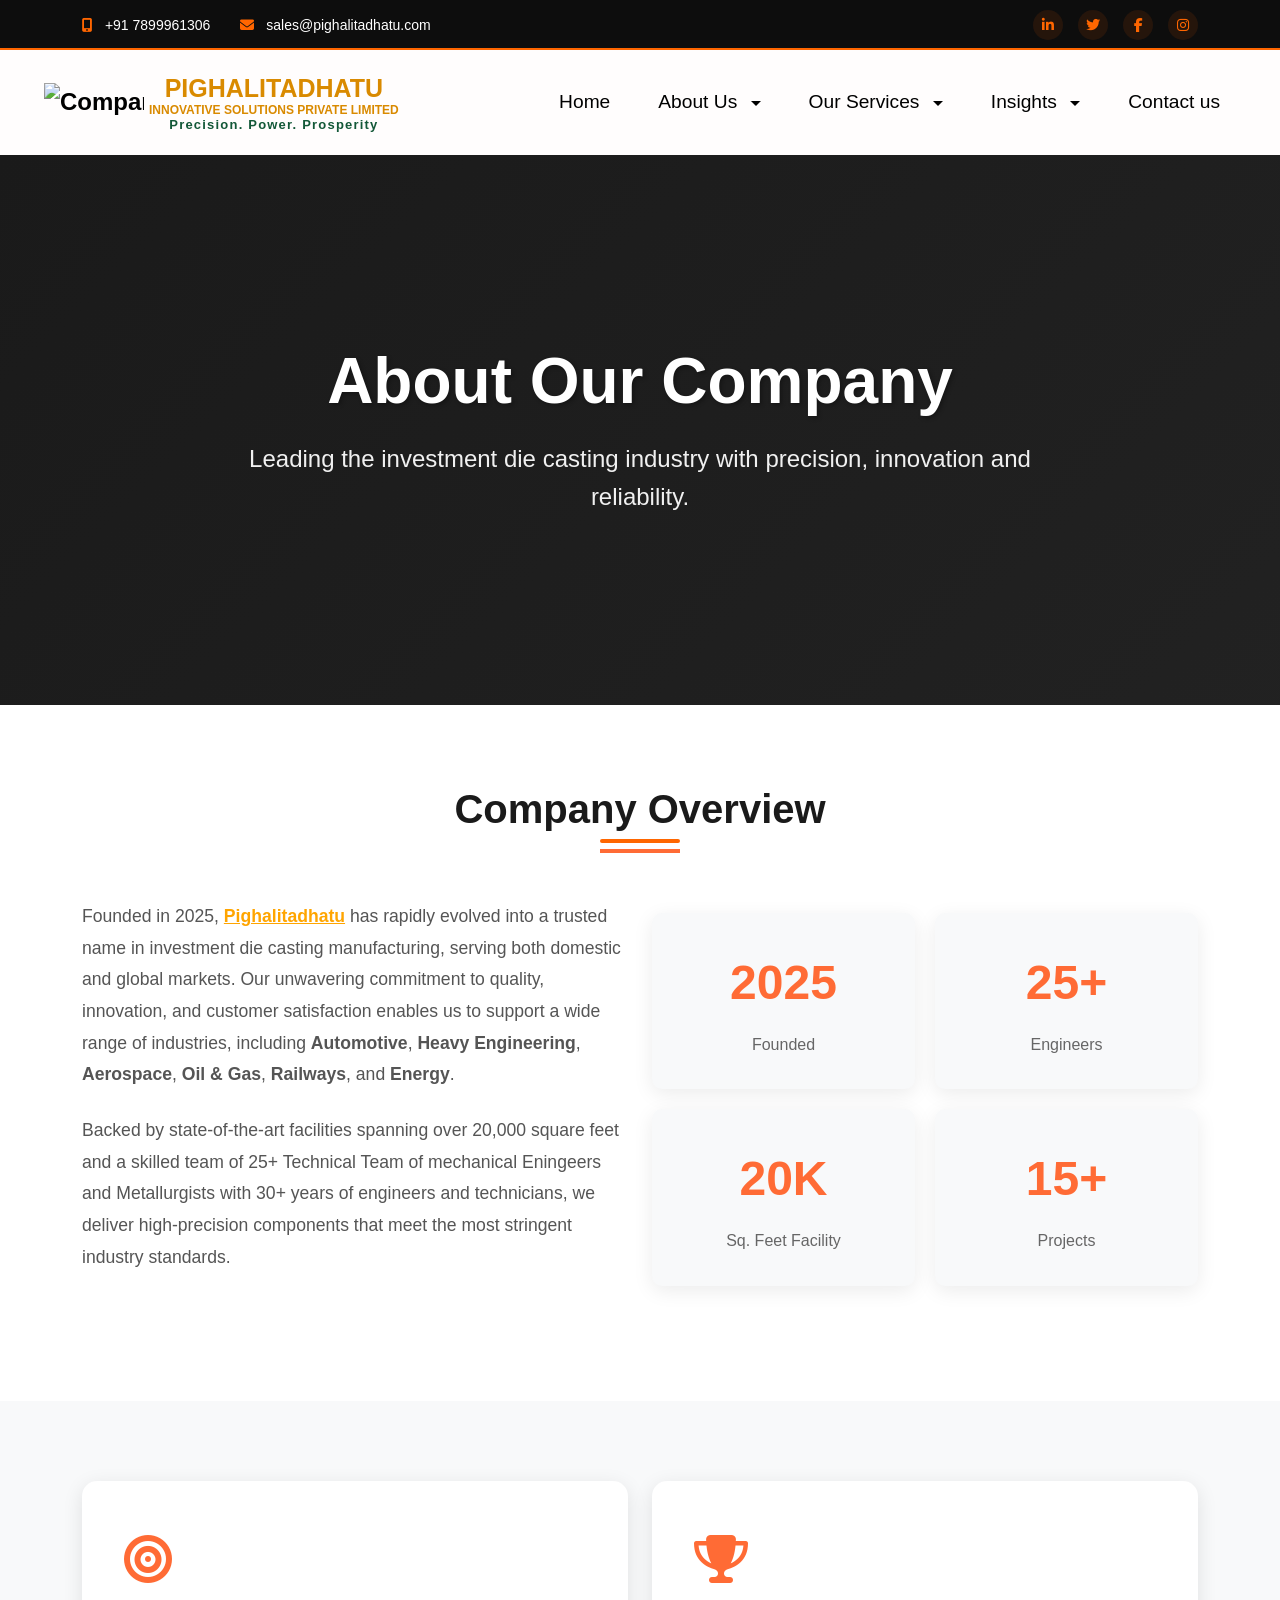
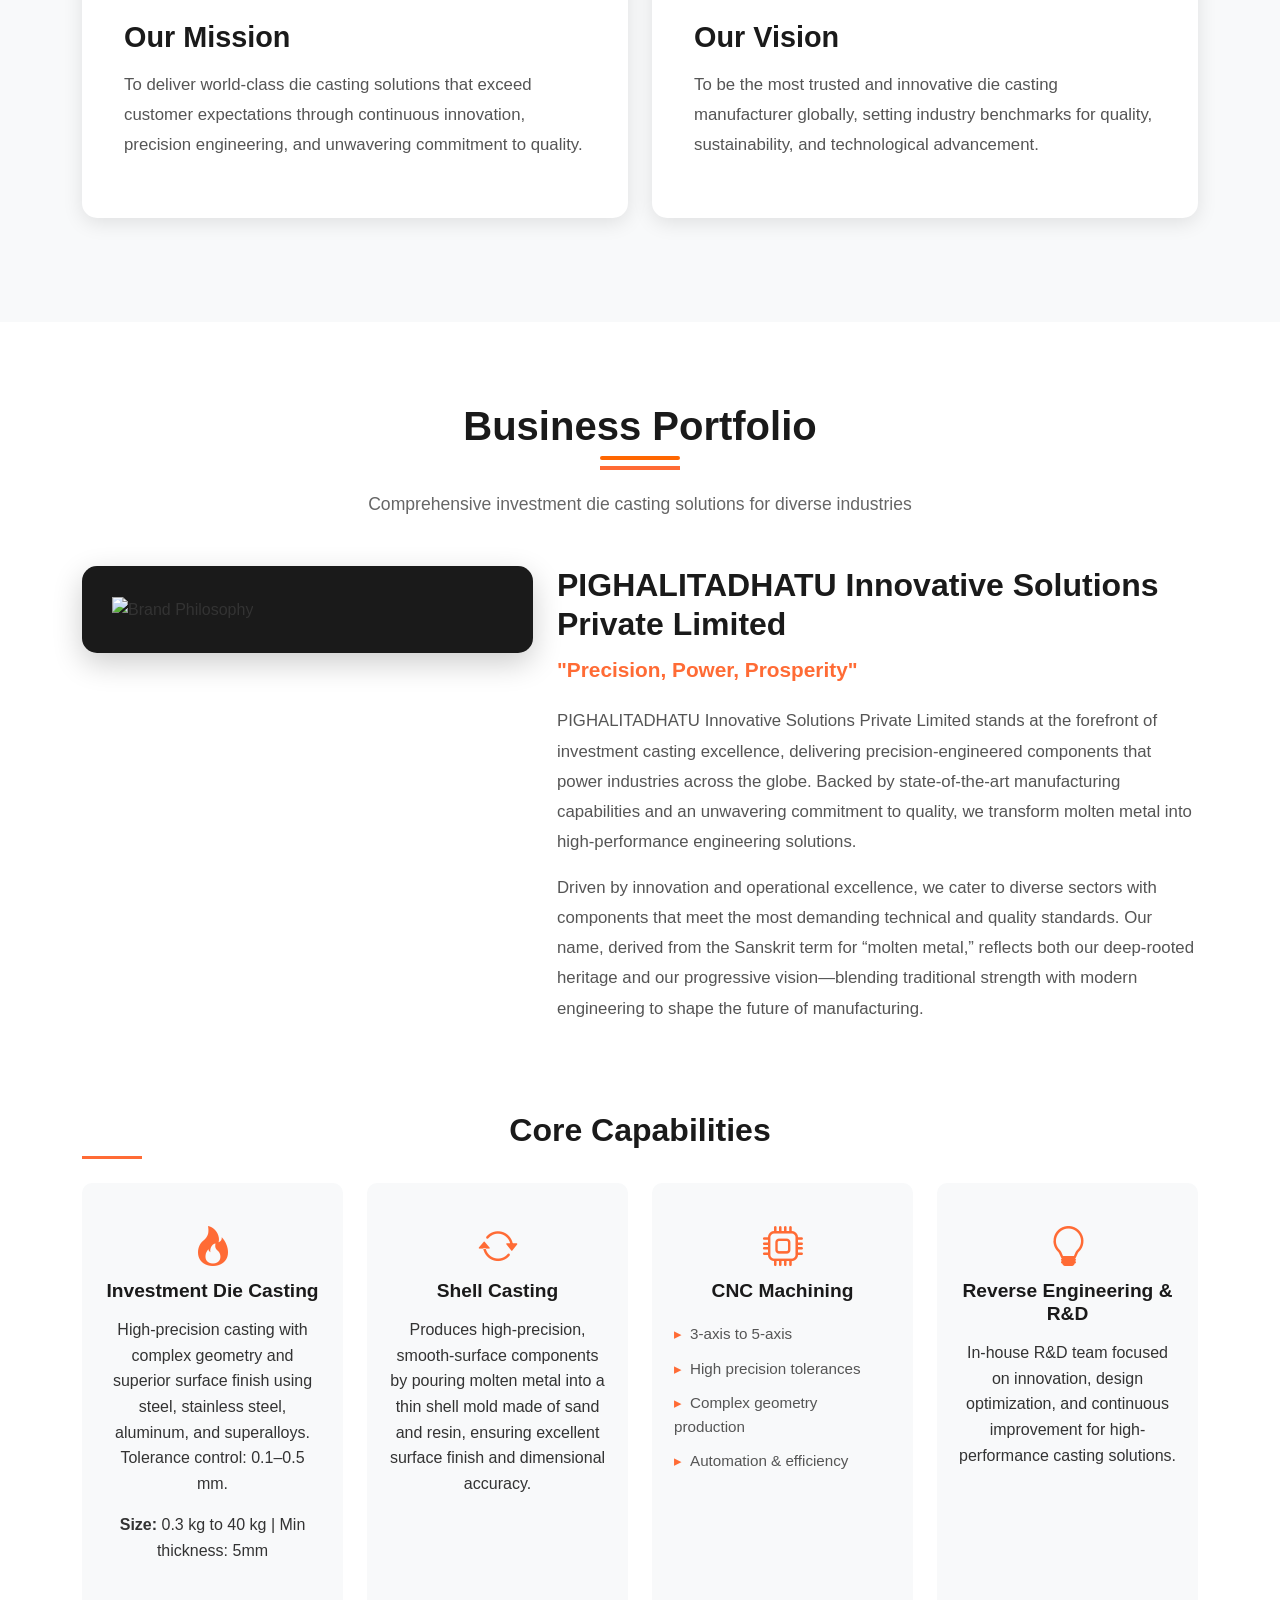
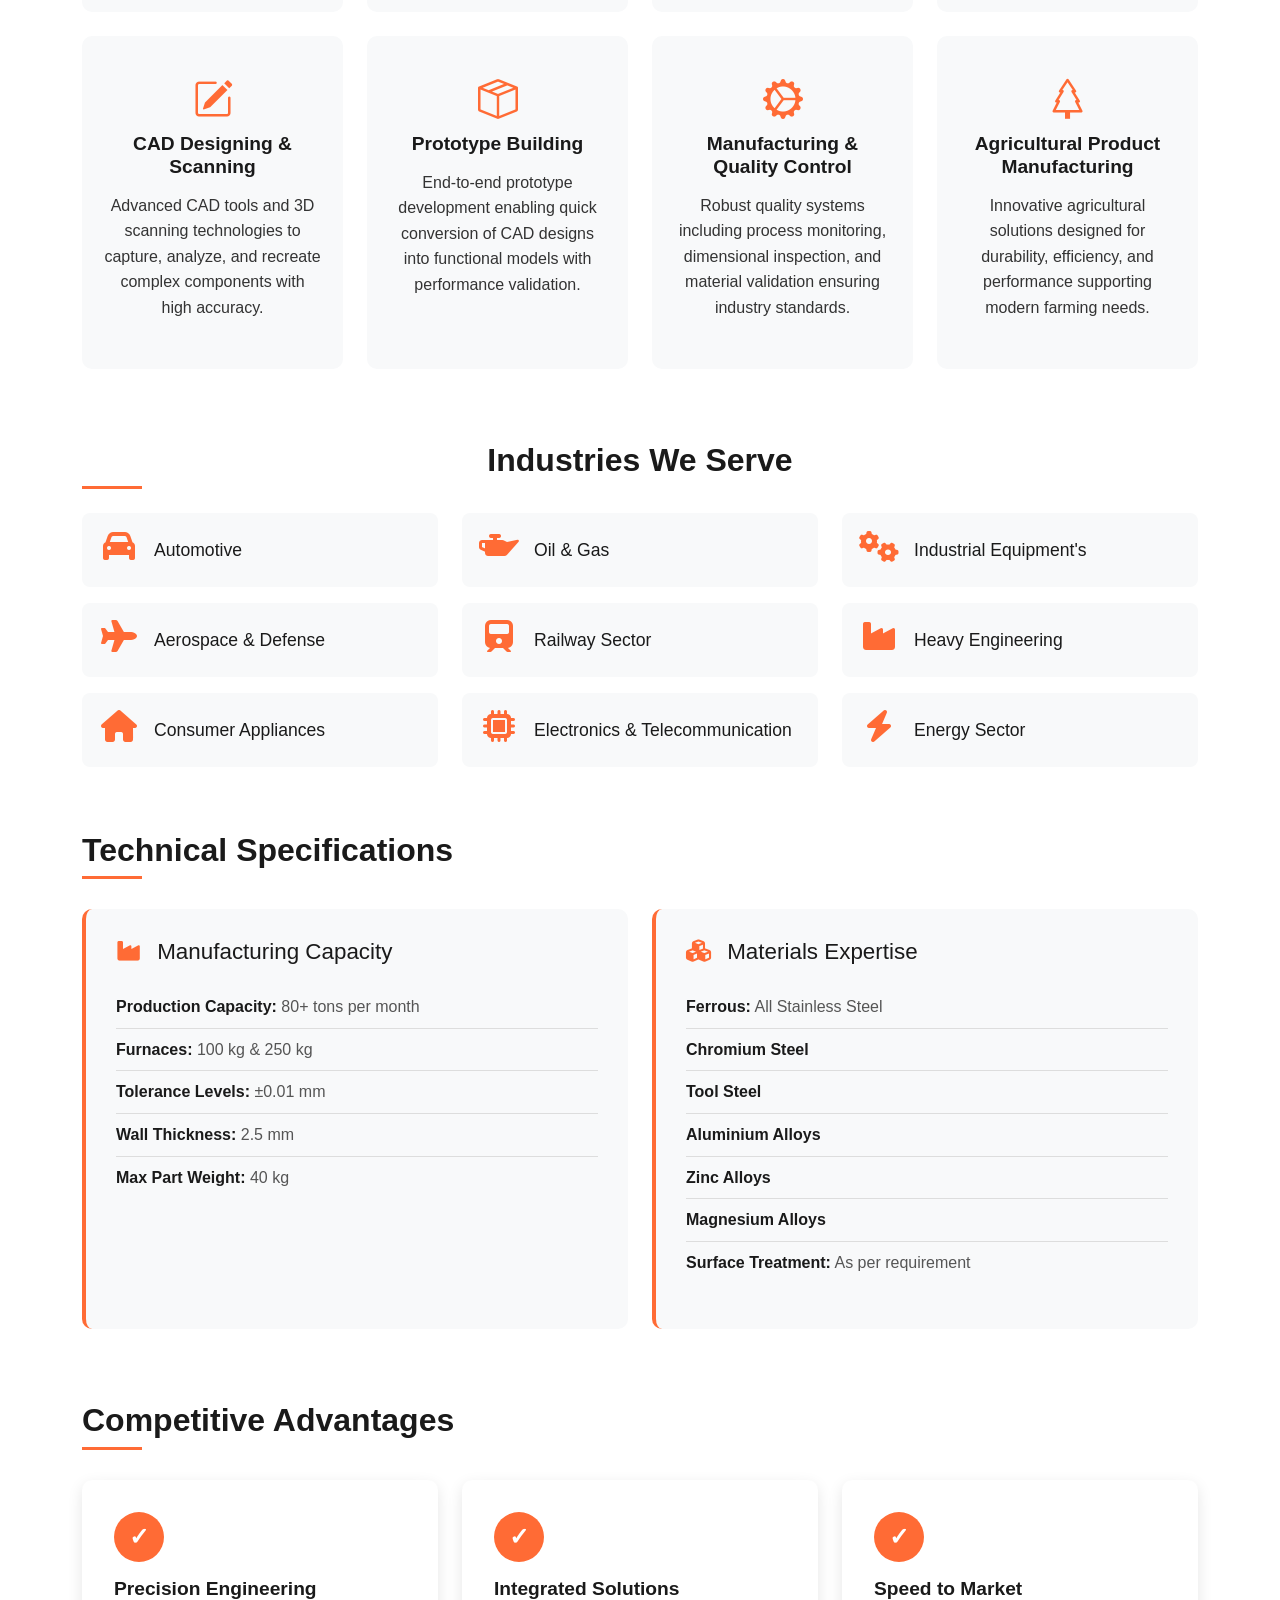
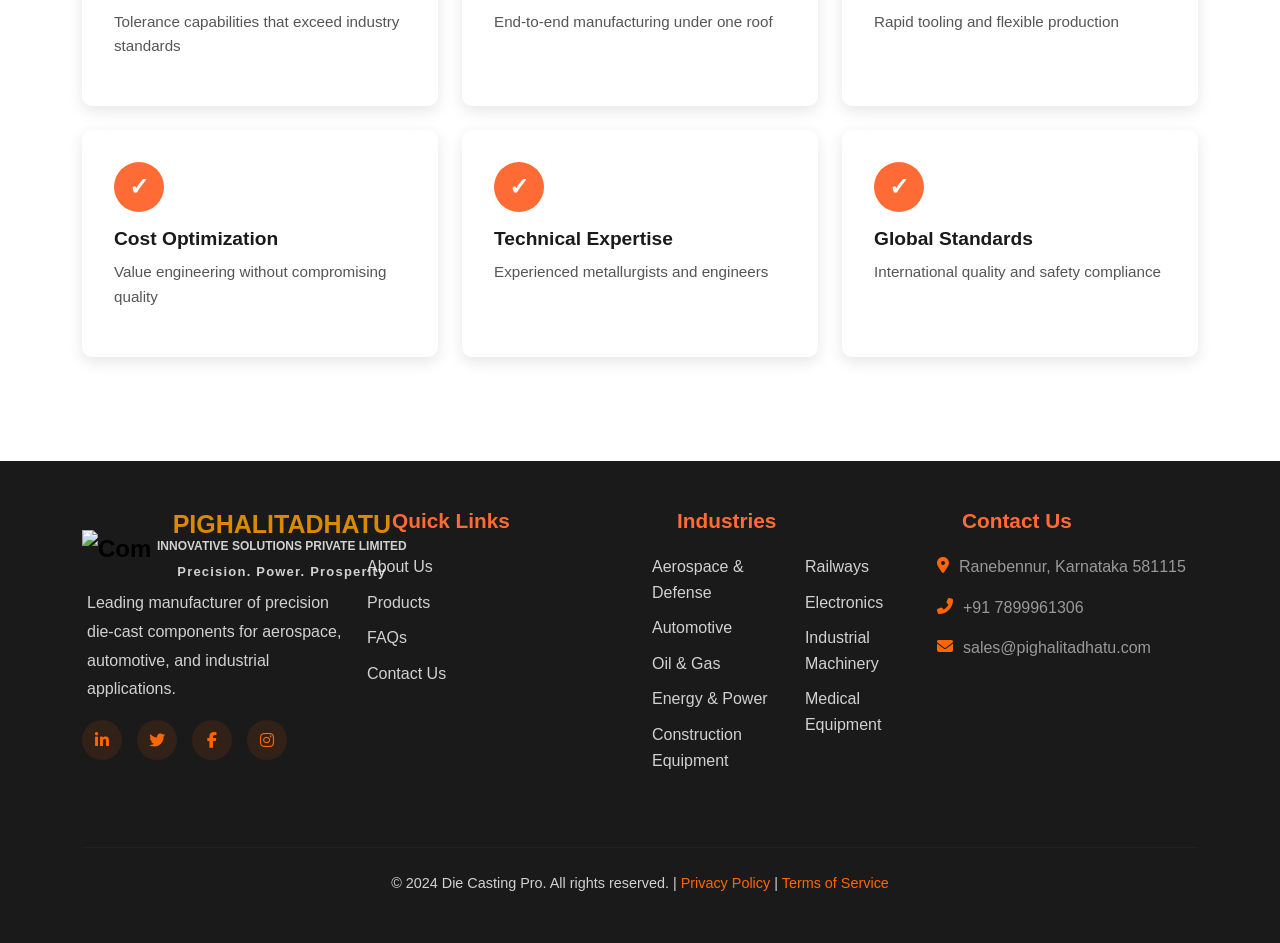
==== commit cfab46eb: "Update about.html" ====
--- a/about.html
+++ b/about.html
@@ -282,14 +282,13 @@
             </div>
         </div>
 
-        <!-- Centrifugal Casting -->
+        <!--Shell Casting -->
         <div class="col-md-6 col-lg-3 mb-4">
             <div class="capability-card h-100">
                 <i class="bi bi-arrow-repeat capability-icon"></i>
-                <h4>Centrifugal Casting</h4>
+                <h4>Shell Casting</h4>
                 <p>
-                    Produces dense, defect-free cylindrical components by pouring molten metal 
-                    into a rapidly rotating mold ensuring high integrity.
+                    Produces high-precision, smooth-surface components by pouring molten metal into a thin shell mold made of sand and resin, ensuring excellent surface finish and dimensional accuracy.
                 </p>
             </div>
         </div>
